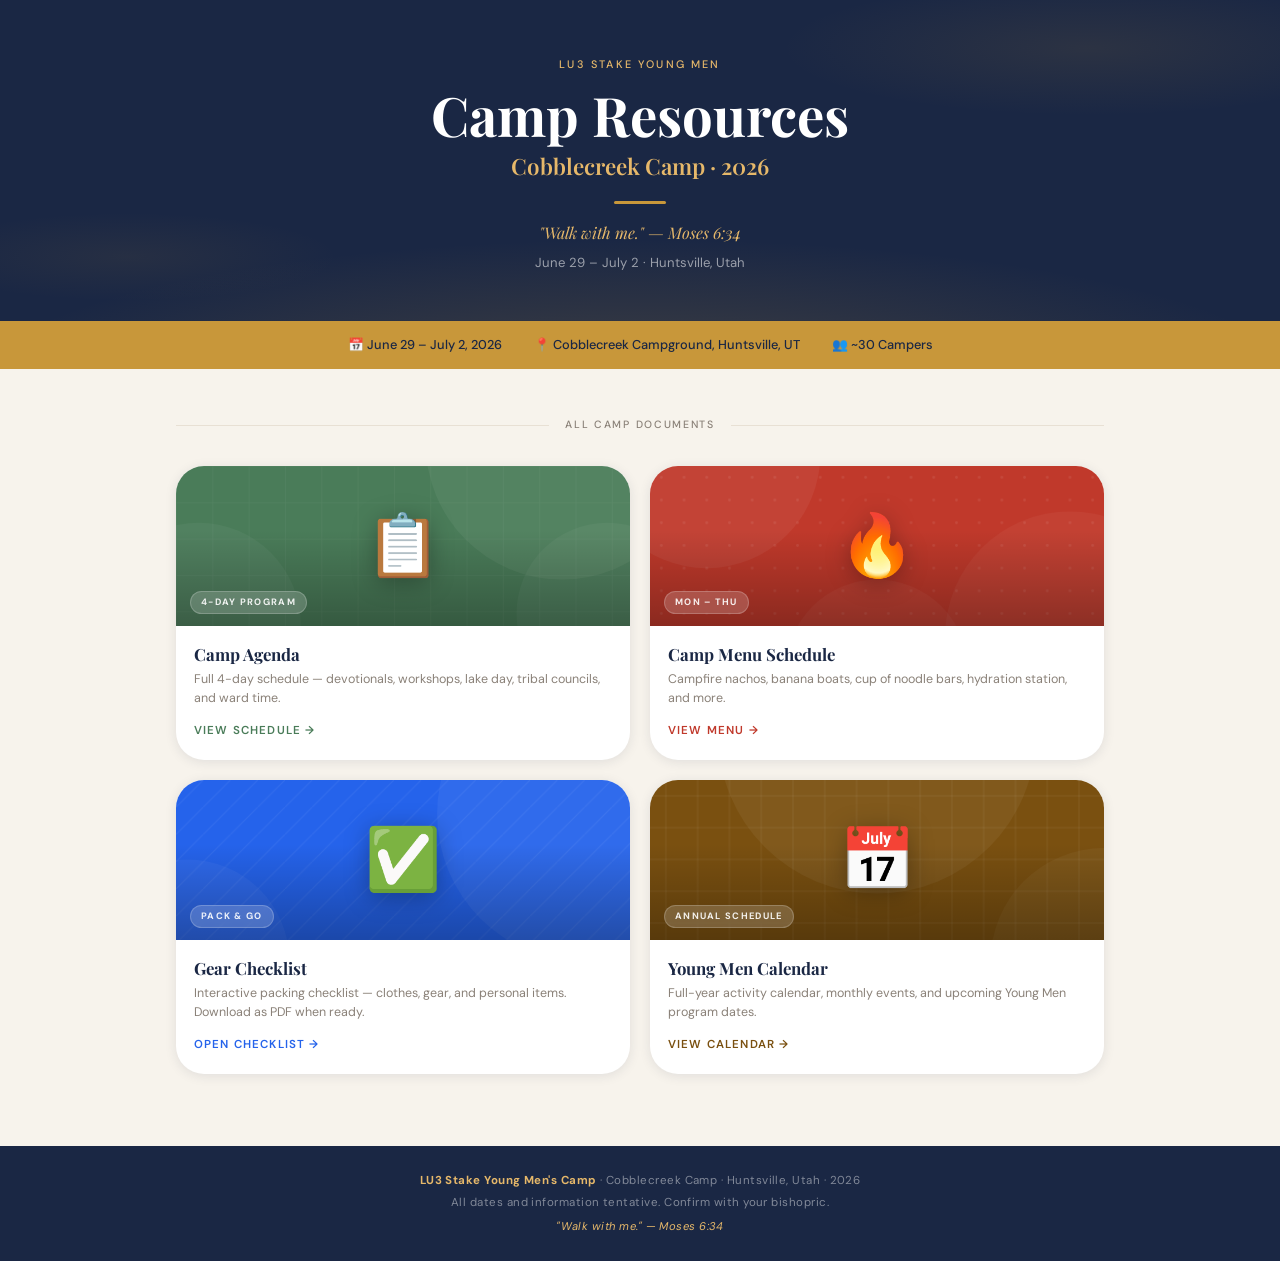
==== index.html @ f8e04a38 "Update index.html" ====
<!DOCTYPE html>
<html lang="en">
<head>
  <meta charset="UTF-8" />
  <meta name="viewport" content="width=device-width, initial-scale=1.0" />
  <title>LU3 Stake Young Men Camp 2026</title>
  <link rel="preconnect" href="https://fonts.googleapis.com" />
  <link rel="preconnect" href="https://fonts.gstatic.com" crossorigin />
  <link href="https://fonts.googleapis.com/css2?family=Playfair+Display:wght@400;600;700&family=DM+Sans:wght@300;400;500&display=swap" rel="stylesheet" />
  <style>
    :root {
      --navy:      #1a2744;
      --navy-mid:  #243257;
      --gold:      #c8973a;
      --gold-lt:   #e6b86a;
      --cream:     #f7f3ec;
      --stone:     #e8e0d4;
      --muted:     #8a8178;
      --white:     #ffffff;
      --radius-sm: 6px;
      --radius-md: 12px;
      --radius-lg: 20px;
      --radius-xl: 28px;
      --shadow-card: 0 2px 12px rgba(26,39,68,.10);
      --shadow-lift: 0 8px 32px rgba(26,39,68,.18);
      --font-display: 'Playfair Display', Georgia, serif;
      --font-body:    'DM Sans', sans-serif;

      --card-agenda:   #4a7c59;
      --card-snacks:   #c0392b;
      --card-checklist:#2563eb;
      --card-calendar: #7a5010;
    }

    *, *::before, *::after { box-sizing: border-box; margin: 0; padding: 0; }
    html { scroll-behavior: smooth; }
    body {
      font-family: var(--font-body);
      background: var(--cream);
      color: var(--navy);
      min-height: 100vh;
      font-size: 15px;
      line-height: 1.6;
    }

    /* ── HERO ── */
    .hero {
      background: var(--navy);
      color: var(--white);
      padding: 56px var(--spacing-md, 16px) 48px;
      text-align: center;
      position: relative;
      overflow: hidden;
    }
    .hero::before {
      content: '';
      position: absolute;
      inset: 0;
      background:
        radial-gradient(ellipse 80% 70% at 50% 120%, rgba(200,151,58,.22) 0%, transparent 65%),
        radial-gradient(ellipse 40% 35% at 85% 15%, rgba(200,151,58,.10) 0%, transparent 60%),
        radial-gradient(ellipse 30% 25% at 10% 80%, rgba(200,151,58,.07) 0%, transparent 55%);
      pointer-events: none;
    }
    .hero-eyebrow {
      font-size: .68rem;
      font-weight: 500;
      letter-spacing: .2em;
      text-transform: uppercase;
      color: var(--gold-lt);
      margin-bottom: 12px;
      position: relative;
    }
    .hero h1 {
      font-family: var(--font-display);
      font-size: clamp(2rem, 7vw, 3.4rem);
      font-weight: 700;
      line-height: 1.1;
      position: relative;
      margin-bottom: 4px;
    }
    .hero-year {
      font-family: var(--font-display);
      font-size: clamp(1rem, 3vw, 1.4rem);
      color: var(--gold-lt);
      font-weight: 600;
      position: relative;
      margin-bottom: 16px;
    }
    .gold-rule {
      width: 52px;
      height: 3px;
      background: var(--gold);
      border-radius: 2px;
      margin: 16px auto;
      position: relative;
    }
    .hero-motto {
      font-family: var(--font-display);
      font-size: 1rem;
      font-style: italic;
      color: var(--gold-lt);
      position: relative;
    }
    .hero-sub {
      font-size: .82rem;
      color: rgba(255,255,255,.55);
      margin-top: 6px;
      position: relative;
    }

    /* ── INFO STRIP ── */
    .info-strip {
      background: var(--gold);
      color: var(--navy);
      padding: 14px 16px;
    }
    .info-strip-inner {
      max-width: 900px;
      margin: 0 auto;
      display: flex;
      flex-wrap: wrap;
      gap: 6px 32px;
      justify-content: center;
      align-items: center;
    }
    .info-item {
      display: flex;
      align-items: center;
      gap: 7px;
      font-size: .8rem;
      font-weight: 500;
    }

    /* ── MAIN ── */
    .main {
      max-width: 960px;
      margin: 0 auto;
      padding: 48px 16px 72px;
    }

    /* ── SECTION DIVIDER ── */
    .section-divider {
      display: flex;
      align-items: center;
      gap: 16px;
      margin-bottom: 32px;
    }
    .section-divider-line { flex: 1; height: 1px; background: var(--stone); }
    .section-divider-label {
      font-size: .66rem;
      font-weight: 500;
      letter-spacing: .16em;
      text-transform: uppercase;
      color: var(--muted);
    }

    /* ── CARD GRID ── */
    .card-grid {
      display: grid;
      grid-template-columns: repeat(2, 1fr);
      gap: 20px;
    }
    @media (max-width: 520px) {
      .card-grid { grid-template-columns: 1fr; gap: 16px; }
    }

    /* ── CARD ── */
    .card {
      background: var(--white);
      border-radius: var(--radius-xl);
      box-shadow: var(--shadow-card);
      overflow: hidden;
      text-decoration: none;
      color: inherit;
      display: flex;
      flex-direction: column;
      transition: box-shadow .22s, transform .22s;
      position: relative;
    }
    .card:hover {
      box-shadow: var(--shadow-lift);
      transform: translateY(-3px);
    }
    .card:active { transform: translateY(-1px); }

    /* ── CARD THUMBNAIL ── */
    .card-thumb {
      position: relative;
      height: 160px;
      display: flex;
      align-items: center;
      justify-content: center;
      overflow: hidden;
      flex-shrink: 0;
    }
    .card-thumb::after {
      content: '';
      position: absolute;
      inset: 0;
      background: linear-gradient(to bottom, transparent 40%, rgba(0,0,0,.28) 100%);
      pointer-events: none;
    }

    .card-agenda   .card-thumb { background: var(--card-agenda); }
    .card-snacks   .card-thumb { background: var(--card-snacks); }
    .card-checklist .card-thumb { background: var(--card-checklist); }
    .card-calendar .card-thumb { background: var(--card-calendar); }

    /* Decorative pattern per card */
    .card-thumb-pattern {
      position: absolute;
      inset: 0;
      pointer-events: none;
    }

    /* Thumb emoji */
    .card-thumb-icon {
      font-size: 3.8rem;
      position: relative;
      z-index: 1;
      filter: drop-shadow(0 4px 12px rgba(0,0,0,.3));
      line-height: 1;
      transition: transform .25s;
    }
    .card:hover .card-thumb-icon { transform: scale(1.08); }

    /* Label pill on thumb */
    .card-thumb-label {
      position: absolute;
      bottom: 12px;
      left: 14px;
      z-index: 2;
      font-size: .58rem;
      font-weight: 700;
      text-transform: uppercase;
      letter-spacing: .14em;
      background: rgba(255,255,255,.18);
      color: rgba(255,255,255,.9);
      padding: 3px 10px;
      border-radius: 999px;
      backdrop-filter: blur(6px);
      -webkit-backdrop-filter: blur(6px);
      border: 1px solid rgba(255,255,255,.2);
    }

    /* ── CARD BODY ── */
    .card-body {
      padding: 18px 18px 20px;
      display: flex;
      flex-direction: column;
      flex: 1;
      gap: 6px;
    }
    .card-title {
      font-family: var(--font-display);
      font-size: 1.05rem;
      font-weight: 700;
      line-height: 1.2;
      color: var(--navy);
    }
    .card-desc {
      font-size: .78rem;
      color: var(--muted);
      line-height: 1.5;
      flex: 1;
    }
    .card-cta {
      display: inline-flex;
      align-items: center;
      gap: 5px;
      font-size: .72rem;
      font-weight: 600;
      text-transform: uppercase;
      letter-spacing: .1em;
      margin-top: 8px;
      transition: gap .18s;
    }
    .card-agenda    .card-cta { color: var(--card-agenda); }
    .card-snacks    .card-cta { color: var(--card-snacks); }
    .card-checklist .card-cta { color: var(--card-checklist); }
    .card-calendar  .card-cta { color: var(--card-calendar); }
    .card:hover .card-cta { gap: 8px; }

    /* ── FOOTER ── */
    footer {
      background: var(--navy);
      color: rgba(255,255,255,.45);
      text-align: center;
      padding: 24px 16px;
      font-size: .72rem;
      letter-spacing: .04em;
      line-height: 1.9;
    }
    footer strong { color: var(--gold-lt); }
    footer .motto { color: var(--gold-lt); font-style: italic; display: block; margin-top: 2px; font-size: .7rem; }
  </style>
</head>
<body>

<!-- HERO -->
<header class="hero">
  <p class="hero-eyebrow">LU3 Stake Young Men</p>
  <h1>Camp Resources</h1>
  <p class="hero-year">Cobblecreek Camp · 2026</p>
  <div class="gold-rule"></div>
  <p class="hero-motto">"Walk with me." — Moses 6:34</p>
  <p class="hero-sub">June 29 – July 2 · Huntsville, Utah</p>
</header>

<!-- INFO STRIP -->
<section class="info-strip">
  <div class="info-strip-inner">
    <div class="info-item">📅 June 29 – July 2, 2026</div>
    <div class="info-item">📍 Cobblecreek Campground, Huntsville, UT</div>
    <div class="info-item">👥 ~30 Campers</div>
  </div>
</section>

<!-- MAIN -->
<main class="main">

  <div class="section-divider">
    <span class="section-divider-line"></span>
    <span class="section-divider-label">All Camp Documents</span>
    <span class="section-divider-line"></span>
  </div>

  <div class="card-grid">

    <!-- CAMP AGENDA -->
    <a class="card card-agenda" href="schedule.html">
      <div class="card-thumb">
        <svg class="card-thumb-pattern" viewBox="0 0 400 160" preserveAspectRatio="xMidYMid slice" xmlns="http://www.w3.org/2000/svg">
          <circle cx="340" cy="-20" r="120" fill="rgba(255,255,255,.05)"/>
          <circle cx="380" cy="130" r="80" fill="rgba(255,255,255,.04)"/>
          <circle cx="20" cy="140" r="90" fill="rgba(255,255,255,.04)"/>
          <rect x="0" y="0" width="400" height="160" fill="url(#grid-agenda)"/>
          <defs>
            <pattern id="grid-agenda" x="0" y="0" width="32" height="32" patternUnits="userSpaceOnUse">
              <path d="M32 0L0 0 0 32" fill="none" stroke="rgba(255,255,255,.06)" stroke-width="1"/>
            </pattern>
          </defs>
        </svg>
        <span class="card-thumb-icon">📋</span>
        <span class="card-thumb-label">4-Day Program</span>
      </div>
      <div class="card-body">
        <div class="card-title">Camp Agenda</div>
        <p class="card-desc">Full 4-day schedule — devotionals, workshops, lake day, tribal councils, and ward time.</p>
        <span class="card-cta">View Schedule →</span>
      </div>
    </a>

    <!-- CAMP SNACKS MENU -->
    <a class="card card-snacks" href="food.html">
      <div class="card-thumb">
        <svg class="card-thumb-pattern" viewBox="0 0 400 160" preserveAspectRatio="xMidYMid slice" xmlns="http://www.w3.org/2000/svg">
          <circle cx="50" cy="-10" r="100" fill="rgba(255,255,255,.05)"/>
          <circle cx="370" cy="150" r="110" fill="rgba(255,255,255,.04)"/>
          <circle cx="200" cy="180" r="80" fill="rgba(255,255,255,.04)"/>
          <rect x="0" y="0" width="400" height="160" fill="url(#dots-snacks)"/>
          <defs>
            <pattern id="dots-snacks" x="0" y="0" width="20" height="20" patternUnits="userSpaceOnUse">
              <circle cx="10" cy="10" r="1.2" fill="rgba(255,255,255,.08)"/>
            </pattern>
          </defs>
        </svg>
        <span class="card-thumb-icon">🔥</span>
        <span class="card-thumb-label">Mon – Thu</span>
      </div>
      <div class="card-body">
        <div class="card-title">Camp Menu Schedule</div>
        <p class="card-desc">Campfire nachos, banana boats, cup of noodle bars, hydration station, and more.</p>
        <span class="card-cta">View Menu →</span>
      </div>
    </a>

    <!-- GEAR CHECKLIST -->
    <a class="card card-checklist" href="checklist.html">
      <div class="card-thumb">
        <svg class="card-thumb-pattern" viewBox="0 0 400 160" preserveAspectRatio="xMidYMid slice" xmlns="http://www.w3.org/2000/svg">
          <circle cx="360" cy="30" r="130" fill="rgba(255,255,255,.05)"/>
          <circle cx="10" cy="160" r="90" fill="rgba(255,255,255,.04)"/>
          <rect x="0" y="0" width="400" height="160" fill="url(#diag-checklist)"/>
          <defs>
            <pattern id="diag-checklist" x="0" y="0" width="24" height="24" patternUnits="userSpaceOnUse">
              <line x1="0" y1="24" x2="24" y2="0" stroke="rgba(255,255,255,.06)" stroke-width="1"/>
            </pattern>
          </defs>
        </svg>
        <span class="card-thumb-icon">✅</span>
        <span class="card-thumb-label">Pack &amp; Go</span>
      </div>
      <div class="card-body">
        <div class="card-title">Gear Checklist</div>
        <p class="card-desc">Interactive packing checklist — clothes, gear, and personal items. Download as PDF when ready.</p>
        <span class="card-cta">Open Checklist →</span>
      </div>
    </a>

    <!-- YOUNG MEN CALENDAR -->
    <a class="card card-calendar" href="https://lehi41.com/ym/index.html">
      <div class="card-thumb">
        <svg class="card-thumb-pattern" viewBox="0 0 400 160" preserveAspectRatio="xMidYMid slice" xmlns="http://www.w3.org/2000/svg">
          <circle cx="200" cy="-40" r="140" fill="rgba(255,255,255,.05)"/>
          <circle cx="400" cy="160" r="100" fill="rgba(255,255,255,.04)"/>
          <rect x="0" y="0" width="400" height="160" fill="url(#cross-cal)"/>
          <defs>
            <pattern id="cross-cal" x="0" y="0" width="28" height="28" patternUnits="userSpaceOnUse">
              <line x1="14" y1="0" x2="14" y2="28" stroke="rgba(255,255,255,.06)" stroke-width="1"/>
              <line x1="0" y1="14" x2="28" y2="14" stroke="rgba(255,255,255,.06)" stroke-width="1"/>
            </pattern>
          </defs>
        </svg>
        <span class="card-thumb-icon">📅</span>
        <span class="card-thumb-label">Annual Schedule</span>
      </div>
      <div class="card-body">
        <div class="card-title">Young Men Calendar</div>
        <p class="card-desc">Full-year activity calendar, monthly events, and upcoming Young Men program dates.</p>
        <span class="card-cta">View Calendar →</span>
      </div>
    </a>

  </div>

</main>

<!-- FOOTER -->
<footer>
  <strong>LU3 Stake Young Men's Camp</strong> · Cobblecreek Camp · Huntsville, Utah · 2026<br/>
  All dates and information tentative. Confirm with your bishopric.
  <span class="motto">"Walk with me." — Moses 6:34</span>
</footer>

</body>
</html>
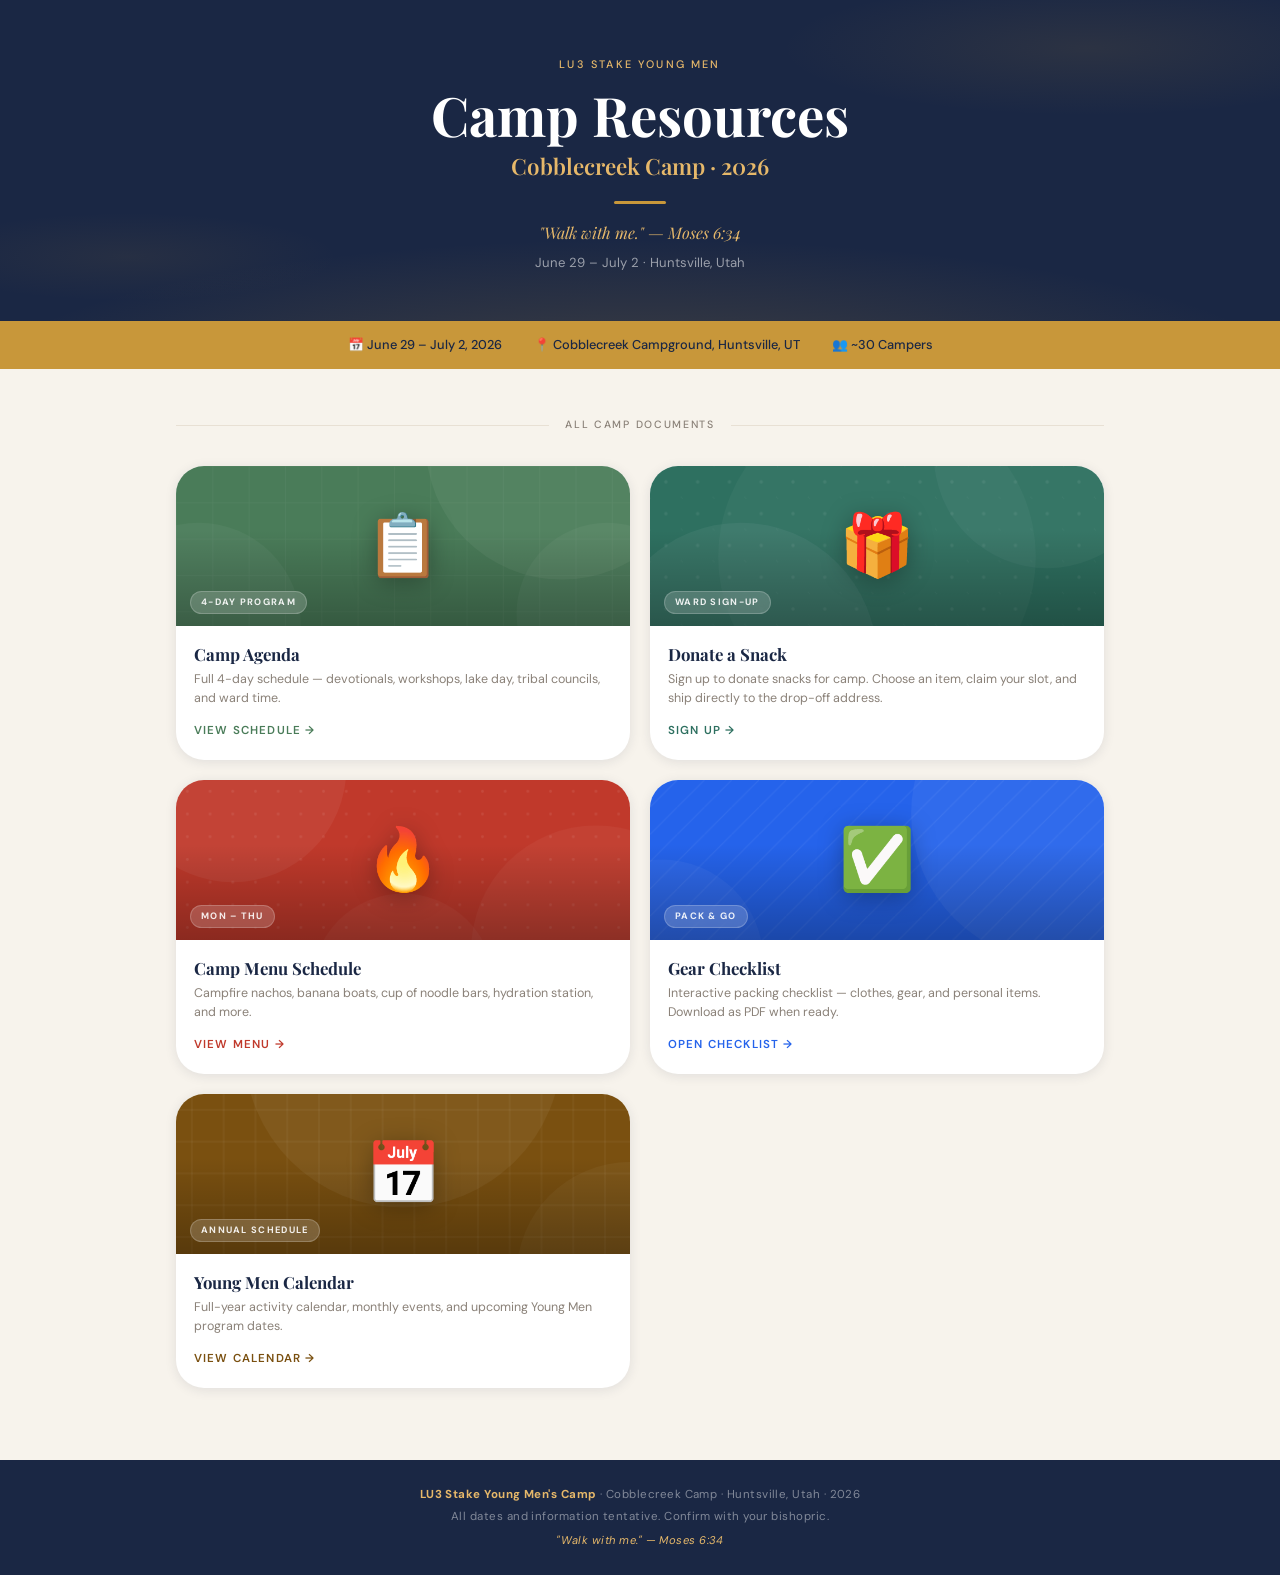
==== commit 4b5d22c7: "Update index.html" ====
--- a/index.html
+++ b/index.html
@@ -30,6 +30,8 @@
       --card-snacks:   #c0392b;
       --card-checklist:#2563eb;
       --card-calendar: #7a5010;
+      --card-donate: #2e7060;
+
     }
 
     *, *::before, *::after { box-sizing: border-box; margin: 0; padding: 0; }
@@ -206,6 +208,9 @@
     .card-snacks   .card-thumb { background: var(--card-snacks); }
     .card-checklist .card-thumb { background: var(--card-checklist); }
     .card-calendar .card-thumb { background: var(--card-calendar); }
+
+    .card-donate  .card-thumb { background: var(--card-donate); }
+.card-donate  .card-cta   { color: var(--card-donate); }
 
     /* Decorative pattern per card */
     .card-thumb-pattern {
@@ -352,6 +357,32 @@
       </div>
     </a>
 
+    <!-- DONATE A SNACK -->
+<a class="card card-donate" href="donate.html">
+  <div class="card-thumb">
+    <svg class="card-thumb-pattern" viewBox="0 0 400 160" preserveAspectRatio="xMidYMid slice" xmlns="http://www.w3.org/2000/svg">
+      <circle cx="80" cy="170" r="120" fill="rgba(255,255,255,.05)"/>
+      <circle cx="350" cy="-10" r="100" fill="rgba(255,255,255,.04)"/>
+      <circle cx="200" cy="80" r="140" fill="rgba(255,255,255,.03)"/>
+      <rect x="0" y="0" width="400" height="160" fill="url(#hearts-donate)"/>
+      <defs>
+        <pattern id="hearts-donate" x="0" y="0" width="28" height="28" patternUnits="userSpaceOnUse">
+          <circle cx="14" cy="14" r="1.5" fill="rgba(255,255,255,.07)"/>
+          <circle cx="0"  cy="0"  r="1"   fill="rgba(255,255,255,.04)"/>
+          <circle cx="28" cy="28" r="1"   fill="rgba(255,255,255,.04)"/>
+        </pattern>
+      </defs>
+    </svg>
+    <span class="card-thumb-icon">🎁</span>
+    <span class="card-thumb-label">Ward Sign-Up</span>
+  </div>
+  <div class="card-body">
+    <div class="card-title">Donate a Snack</div>
+    <p class="card-desc">Sign up to donate snacks for camp. Choose an item, claim your slot, and ship directly to the drop-off address.</p>
+    <span class="card-cta">Sign Up →</span>
+  </div>
+</a>
+
     <!-- CAMP SNACKS MENU -->
     <a class="card card-snacks" href="food.html">
       <div class="card-thumb">
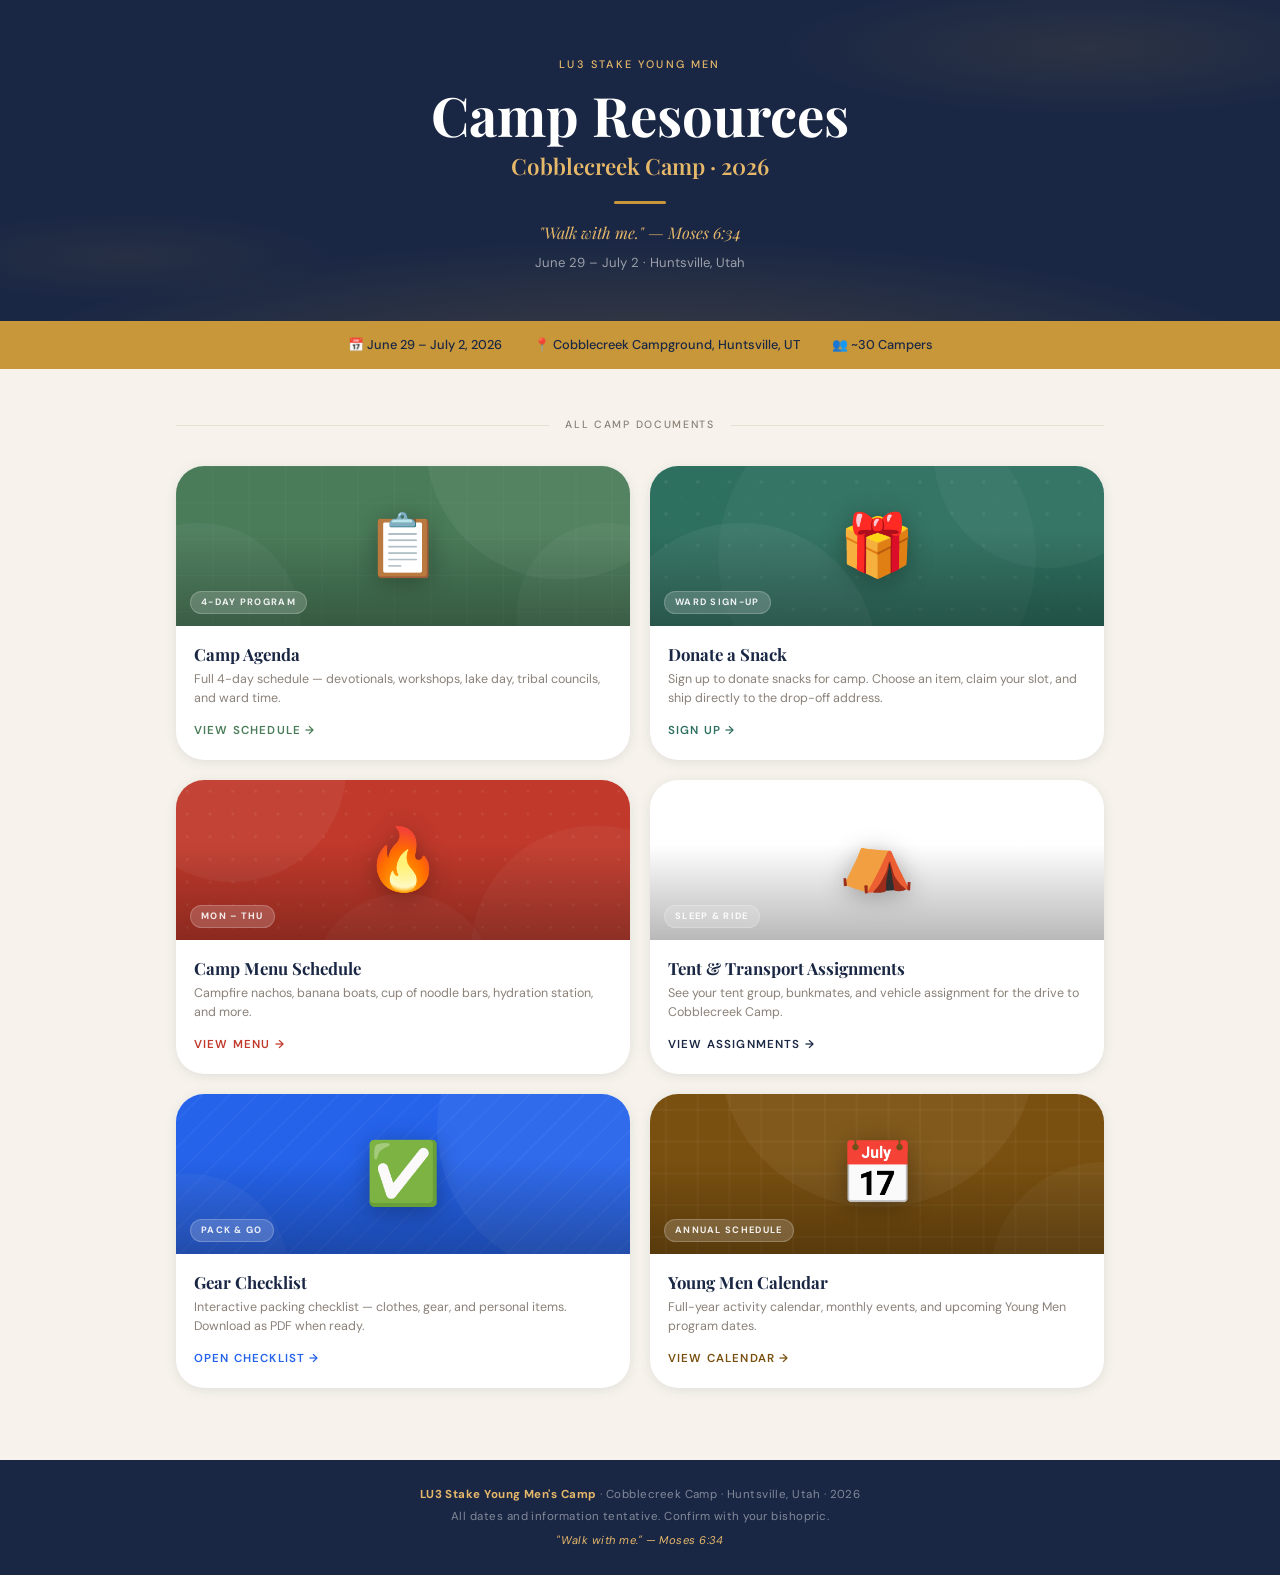
==== commit 9650aa1f: "Update index.html" ====
--- a/index.html
+++ b/index.html
@@ -31,6 +31,7 @@
       --card-checklist:#2563eb;
       --card-calendar: #7a5010;
       --card-donate: #2e7060;
+      --card-tent: #5b6e3f;
 
     }
 
@@ -286,6 +287,7 @@
     .card-checklist .card-cta { color: var(--card-checklist); }
     .card-calendar  .card-cta { color: var(--card-calendar); }
     .card:hover .card-cta { gap: 8px; }
+    
 
     /* ── FOOTER ── */
     footer {
@@ -358,7 +360,7 @@
     </a>
 
     <!-- DONATE A SNACK -->
-<a class="card card-donate" href="donate.html">
+<a class="card card-donate" href="snacksignup.html">
   <div class="card-thumb">
     <svg class="card-thumb-pattern" viewBox="0 0 400 160" preserveAspectRatio="xMidYMid slice" xmlns="http://www.w3.org/2000/svg">
       <circle cx="80" cy="170" r="120" fill="rgba(255,255,255,.05)"/>
@@ -407,6 +409,30 @@
       </div>
     </a>
 
+    <!-- TENT & TRANSPORT ASSIGNMENTS -->
+<a class="card card-tent" href="assignments.html">
+  <div class="card-thumb">
+    <svg class="card-thumb-pattern" viewBox="0 0 400 160" preserveAspectRatio="xMidYMid slice" xmlns="http://www.w3.org/2000/svg">
+      <circle cx="360" cy="30" r="130" fill="rgba(255,255,255,.05)"/>
+      <circle cx="10" cy="160" r="90" fill="rgba(255,255,255,.04)"/>
+      <circle cx="200" cy="200" r="100" fill="rgba(255,255,255,.03)"/>
+      <rect x="0" y="0" width="400" height="160" fill="url(#tent-pattern)"/>
+      <defs>
+        <pattern id="tent-pattern" x="0" y="0" width="30" height="30" patternUnits="userSpaceOnUse">
+          <path d="M15 0 L30 30 L0 30 Z" fill="none" stroke="rgba(255,255,255,.06)" stroke-width="1"/>
+        </pattern>
+      </defs>
+    </svg>
+    <span class="card-thumb-icon">⛺</span>
+    <span class="card-thumb-label">Sleep &amp; Ride</span>
+  </div>
+  <div class="card-body">
+    <div class="card-title">Tent &amp; Transport Assignments</div>
+    <p class="card-desc">See your tent group, bunkmates, and vehicle assignment for the drive to Cobblecreek Camp.</p>
+    <span class="card-cta">View Assignments →</span>
+  </div>
+</a>
+
     <!-- GEAR CHECKLIST -->
     <a class="card card-checklist" href="checklist.html">
       <div class="card-thumb">
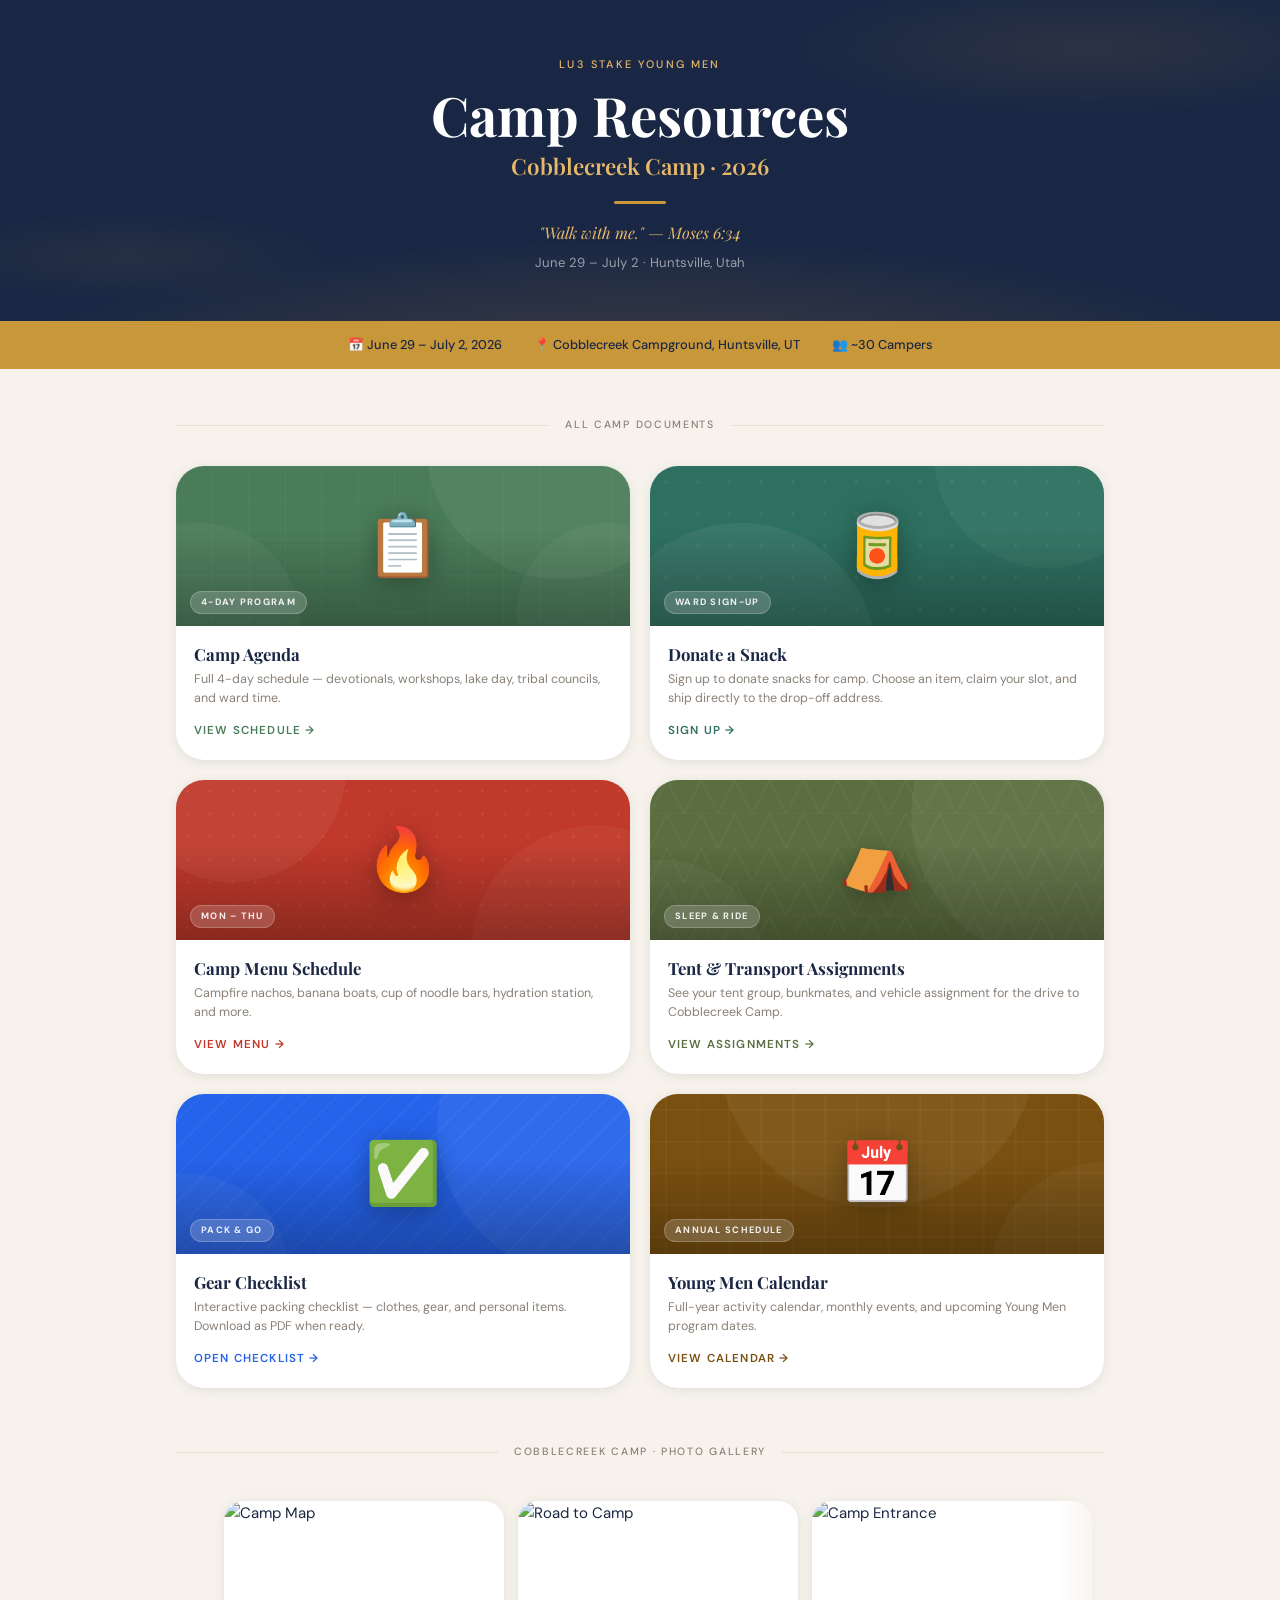
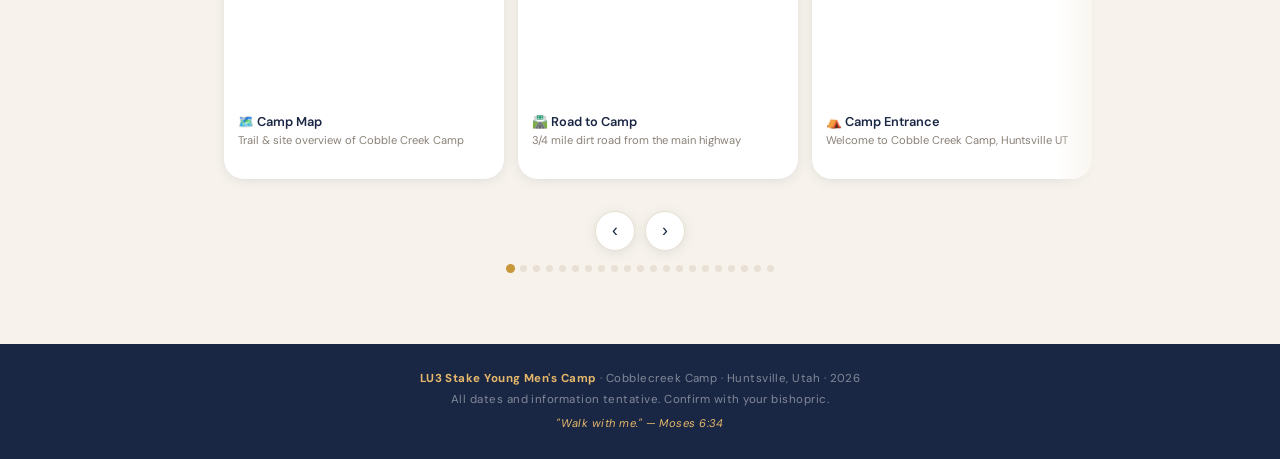
==== commit eb07d026: "Update index.html" ====
--- a/index.html
+++ b/index.html
@@ -25,14 +25,12 @@
       --shadow-lift: 0 8px 32px rgba(26,39,68,.18);
       --font-display: 'Playfair Display', Georgia, serif;
       --font-body:    'DM Sans', sans-serif;
-
       --card-agenda:   #4a7c59;
       --card-snacks:   #c0392b;
       --card-checklist:#2563eb;
       --card-calendar: #7a5010;
-      --card-donate: #2e7060;
-      --card-tent: #5b6e3f;
-
+      --card-donate:   #2e7060;
+      --card-tent:     #5b6e3f;
     }
 
     *, *::before, *::after { box-sizing: border-box; margin: 0; padding: 0; }
@@ -47,258 +45,190 @@
     }
 
     /* ── HERO ── */
-    .hero {
-      background: var(--navy);
-      color: var(--white);
-      padding: 56px var(--spacing-md, 16px) 48px;
-      text-align: center;
-      position: relative;
-      overflow: hidden;
-    }
-    .hero::before {
-      content: '';
-      position: absolute;
-      inset: 0;
-      background:
-        radial-gradient(ellipse 80% 70% at 50% 120%, rgba(200,151,58,.22) 0%, transparent 65%),
-        radial-gradient(ellipse 40% 35% at 85% 15%, rgba(200,151,58,.10) 0%, transparent 60%),
-        radial-gradient(ellipse 30% 25% at 10% 80%, rgba(200,151,58,.07) 0%, transparent 55%);
-      pointer-events: none;
-    }
-    .hero-eyebrow {
-      font-size: .68rem;
-      font-weight: 500;
-      letter-spacing: .2em;
-      text-transform: uppercase;
-      color: var(--gold-lt);
-      margin-bottom: 12px;
-      position: relative;
-    }
-    .hero h1 {
-      font-family: var(--font-display);
-      font-size: clamp(2rem, 7vw, 3.4rem);
-      font-weight: 700;
-      line-height: 1.1;
-      position: relative;
-      margin-bottom: 4px;
-    }
-    .hero-year {
-      font-family: var(--font-display);
-      font-size: clamp(1rem, 3vw, 1.4rem);
-      color: var(--gold-lt);
-      font-weight: 600;
-      position: relative;
-      margin-bottom: 16px;
-    }
-    .gold-rule {
-      width: 52px;
-      height: 3px;
-      background: var(--gold);
-      border-radius: 2px;
-      margin: 16px auto;
-      position: relative;
-    }
-    .hero-motto {
-      font-family: var(--font-display);
-      font-size: 1rem;
-      font-style: italic;
-      color: var(--gold-lt);
-      position: relative;
-    }
-    .hero-sub {
-      font-size: .82rem;
-      color: rgba(255,255,255,.55);
-      margin-top: 6px;
-      position: relative;
-    }
+    .hero { background: var(--navy); color: var(--white); padding: 56px 16px 48px; text-align: center; position: relative; overflow: hidden; }
+    .hero::before { content: ''; position: absolute; inset: 0; background: radial-gradient(ellipse 80% 70% at 50% 120%, rgba(200,151,58,.22) 0%, transparent 65%), radial-gradient(ellipse 40% 35% at 85% 15%, rgba(200,151,58,.10) 0%, transparent 60%), radial-gradient(ellipse 30% 25% at 10% 80%, rgba(200,151,58,.07) 0%, transparent 55%); pointer-events: none; }
+    .hero-eyebrow { font-size: .68rem; font-weight: 500; letter-spacing: .2em; text-transform: uppercase; color: var(--gold-lt); margin-bottom: 12px; position: relative; }
+    .hero h1 { font-family: var(--font-display); font-size: clamp(2rem, 7vw, 3.4rem); font-weight: 700; line-height: 1.1; position: relative; margin-bottom: 4px; }
+    .hero-year { font-family: var(--font-display); font-size: clamp(1rem, 3vw, 1.4rem); color: var(--gold-lt); font-weight: 600; position: relative; margin-bottom: 16px; }
+    .gold-rule { width: 52px; height: 3px; background: var(--gold); border-radius: 2px; margin: 16px auto; position: relative; }
+    .hero-motto { font-family: var(--font-display); font-size: 1rem; font-style: italic; color: var(--gold-lt); position: relative; }
+    .hero-sub { font-size: .82rem; color: rgba(255,255,255,.55); margin-top: 6px; position: relative; }
 
     /* ── INFO STRIP ── */
-    .info-strip {
-      background: var(--gold);
-      color: var(--navy);
-      padding: 14px 16px;
-    }
-    .info-strip-inner {
-      max-width: 900px;
-      margin: 0 auto;
-      display: flex;
-      flex-wrap: wrap;
-      gap: 6px 32px;
-      justify-content: center;
-      align-items: center;
-    }
-    .info-item {
-      display: flex;
-      align-items: center;
-      gap: 7px;
-      font-size: .8rem;
-      font-weight: 500;
-    }
+    .info-strip { background: var(--gold); color: var(--navy); padding: 14px 16px; }
+    .info-strip-inner { max-width: 900px; margin: 0 auto; display: flex; flex-wrap: wrap; gap: 6px 32px; justify-content: center; align-items: center; }
+    .info-item { display: flex; align-items: center; gap: 7px; font-size: .8rem; font-weight: 500; }
 
     /* ── MAIN ── */
-    .main {
-      max-width: 960px;
-      margin: 0 auto;
-      padding: 48px 16px 72px;
-    }
+    .main { max-width: 960px; margin: 0 auto; padding: 48px 16px 72px; }
 
     /* ── SECTION DIVIDER ── */
-    .section-divider {
-      display: flex;
-      align-items: center;
-      gap: 16px;
-      margin-bottom: 32px;
-    }
+    .section-divider { display: flex; align-items: center; gap: 16px; margin-bottom: 32px; }
     .section-divider-line { flex: 1; height: 1px; background: var(--stone); }
-    .section-divider-label {
-      font-size: .66rem;
-      font-weight: 500;
-      letter-spacing: .16em;
-      text-transform: uppercase;
-      color: var(--muted);
-    }
+    .section-divider-label { font-size: .66rem; font-weight: 500; letter-spacing: .16em; text-transform: uppercase; color: var(--muted); }
 
     /* ── CARD GRID ── */
-    .card-grid {
-      display: grid;
-      grid-template-columns: repeat(2, 1fr);
-      gap: 20px;
-    }
-    @media (max-width: 520px) {
-      .card-grid { grid-template-columns: 1fr; gap: 16px; }
-    }
+    .card-grid { display: grid; grid-template-columns: repeat(2, 1fr); gap: 20px; }
+    @media (max-width: 520px) { .card-grid { grid-template-columns: 1fr; gap: 16px; } }
 
     /* ── CARD ── */
-    .card {
-      background: var(--white);
-      border-radius: var(--radius-xl);
-      box-shadow: var(--shadow-card);
-      overflow: hidden;
-      text-decoration: none;
-      color: inherit;
-      display: flex;
-      flex-direction: column;
-      transition: box-shadow .22s, transform .22s;
-      position: relative;
-    }
-    .card:hover {
-      box-shadow: var(--shadow-lift);
-      transform: translateY(-3px);
-    }
+    .card { background: var(--white); border-radius: var(--radius-xl); box-shadow: var(--shadow-card); overflow: hidden; text-decoration: none; color: inherit; display: flex; flex-direction: column; transition: box-shadow .22s, transform .22s; position: relative; }
+    .card:hover { box-shadow: var(--shadow-lift); transform: translateY(-3px); }
     .card:active { transform: translateY(-1px); }
-
-    /* ── CARD THUMBNAIL ── */
-    .card-thumb {
-      position: relative;
-      height: 160px;
-      display: flex;
-      align-items: center;
-      justify-content: center;
-      overflow: hidden;
-      flex-shrink: 0;
-    }
-    .card-thumb::after {
-      content: '';
-      position: absolute;
-      inset: 0;
-      background: linear-gradient(to bottom, transparent 40%, rgba(0,0,0,.28) 100%);
-      pointer-events: none;
-    }
-
-    .card-agenda   .card-thumb { background: var(--card-agenda); }
-    .card-snacks   .card-thumb { background: var(--card-snacks); }
+    .card-thumb { position: relative; height: 160px; display: flex; align-items: center; justify-content: center; overflow: hidden; flex-shrink: 0; }
+    .card-thumb::after { content: ''; position: absolute; inset: 0; background: linear-gradient(to bottom, transparent 40%, rgba(0,0,0,.28) 100%); pointer-events: none; }
+    .card-agenda    .card-thumb { background: var(--card-agenda); }
+    .card-snacks    .card-thumb { background: var(--card-snacks); }
     .card-checklist .card-thumb { background: var(--card-checklist); }
-    .card-calendar .card-thumb { background: var(--card-calendar); }
-
-    .card-donate  .card-thumb { background: var(--card-donate); }
-.card-donate  .card-cta   { color: var(--card-donate); }
-
-    /* Decorative pattern per card */
-    .card-thumb-pattern {
-      position: absolute;
-      inset: 0;
-      pointer-events: none;
-    }
-
-    /* Thumb emoji */
-    .card-thumb-icon {
-      font-size: 3.8rem;
-      position: relative;
-      z-index: 1;
-      filter: drop-shadow(0 4px 12px rgba(0,0,0,.3));
-      line-height: 1;
-      transition: transform .25s;
-    }
+    .card-calendar  .card-thumb { background: var(--card-calendar); }
+    .card-donate    .card-thumb { background: var(--card-donate); }
+    .card-tent      .card-thumb { background: var(--card-tent); }
+    .card-thumb-pattern { position: absolute; inset: 0; pointer-events: none; }
+    .card-thumb-icon { font-size: 3.8rem; position: relative; z-index: 1; filter: drop-shadow(0 4px 12px rgba(0,0,0,.3)); line-height: 1; transition: transform .25s; }
     .card:hover .card-thumb-icon { transform: scale(1.08); }
-
-    /* Label pill on thumb */
-    .card-thumb-label {
-      position: absolute;
-      bottom: 12px;
-      left: 14px;
-      z-index: 2;
-      font-size: .58rem;
-      font-weight: 700;
-      text-transform: uppercase;
-      letter-spacing: .14em;
-      background: rgba(255,255,255,.18);
-      color: rgba(255,255,255,.9);
-      padding: 3px 10px;
-      border-radius: 999px;
-      backdrop-filter: blur(6px);
-      -webkit-backdrop-filter: blur(6px);
-      border: 1px solid rgba(255,255,255,.2);
-    }
-
-    /* ── CARD BODY ── */
-    .card-body {
-      padding: 18px 18px 20px;
-      display: flex;
-      flex-direction: column;
-      flex: 1;
-      gap: 6px;
-    }
-    .card-title {
-      font-family: var(--font-display);
-      font-size: 1.05rem;
-      font-weight: 700;
-      line-height: 1.2;
-      color: var(--navy);
-    }
-    .card-desc {
-      font-size: .78rem;
-      color: var(--muted);
-      line-height: 1.5;
-      flex: 1;
-    }
-    .card-cta {
-      display: inline-flex;
-      align-items: center;
-      gap: 5px;
-      font-size: .72rem;
-      font-weight: 600;
-      text-transform: uppercase;
-      letter-spacing: .1em;
-      margin-top: 8px;
-      transition: gap .18s;
-    }
+    .card-thumb-label { position: absolute; bottom: 12px; left: 14px; z-index: 2; font-size: .58rem; font-weight: 700; text-transform: uppercase; letter-spacing: .14em; background: rgba(255,255,255,.18); color: rgba(255,255,255,.9); padding: 3px 10px; border-radius: 999px; backdrop-filter: blur(6px); -webkit-backdrop-filter: blur(6px); border: 1px solid rgba(255,255,255,.2); }
+    .card-body { padding: 18px 18px 20px; display: flex; flex-direction: column; flex: 1; gap: 6px; }
+    .card-title { font-family: var(--font-display); font-size: 1.05rem; font-weight: 700; line-height: 1.2; color: var(--navy); }
+    .card-desc { font-size: .78rem; color: var(--muted); line-height: 1.5; flex: 1; }
+    .card-cta { display: inline-flex; align-items: center; gap: 5px; font-size: .72rem; font-weight: 600; text-transform: uppercase; letter-spacing: .1em; margin-top: 8px; transition: gap .18s; }
     .card-agenda    .card-cta { color: var(--card-agenda); }
     .card-snacks    .card-cta { color: var(--card-snacks); }
     .card-checklist .card-cta { color: var(--card-checklist); }
     .card-calendar  .card-cta { color: var(--card-calendar); }
+    .card-donate    .card-cta { color: var(--card-donate); }
+    .card-tent      .card-cta { color: var(--card-tent); }
     .card:hover .card-cta { gap: 8px; }
-    
+
+    /* ── SCROLL GALLERY ── */
+    .gallery-section { margin-top: 56px; }
+
+    .gallery-scroll-wrap {
+      position: relative;
+    }
+
+    /* Fade edges */
+    .gallery-scroll-wrap::before,
+    .gallery-scroll-wrap::after {
+      content: '';
+      position: absolute;
+      top: 0;
+      bottom: 0;
+      width: 48px;
+      z-index: 2;
+      pointer-events: none;
+    }
+    .gallery-scroll-wrap::before { left: 0; background: linear-gradient(to right, var(--cream), transparent); }
+    .gallery-scroll-wrap::after  { right: 0; background: linear-gradient(to left, var(--cream), transparent); }
+
+    .gallery-track {
+      display: flex;
+      gap: 14px;
+      overflow-x: auto;
+      scroll-behavior: smooth;
+      -webkit-overflow-scrolling: touch;
+      scrollbar-width: none;
+      padding: 8px 48px 16px;
+      cursor: grab;
+    }
+    .gallery-track:active { cursor: grabbing; }
+    .gallery-track::-webkit-scrollbar { display: none; }
+
+    .gallery-slide {
+      flex-shrink: 0;
+      width: 280px;
+      border-radius: var(--radius-lg);
+      overflow: hidden;
+      box-shadow: var(--shadow-card);
+      background: var(--white);
+      transition: box-shadow .22s, transform .22s;
+      cursor: pointer;
+    }
+    .gallery-slide:hover { box-shadow: var(--shadow-lift); transform: translateY(-3px); }
+
+    .gallery-slide-img {
+      width: 100%;
+      height: 200px;
+      object-fit: cover;
+      display: block;
+      transition: transform .35s ease;
+    }
+    .gallery-slide:hover .gallery-slide-img { transform: scale(1.04); }
+
+    .gallery-slide-body {
+      padding: 12px 14px 14px;
+    }
+    .gallery-slide-caption {
+      font-size: .8rem;
+      font-weight: 600;
+      color: var(--navy);
+      line-height: 1.35;
+    }
+    .gallery-slide-sub {
+      font-size: .7rem;
+      color: var(--muted);
+      margin-top: 3px;
+      line-height: 1.4;
+    }
+
+    /* Nav arrows */
+    .gallery-nav {
+      display: flex;
+      justify-content: center;
+      gap: 10px;
+      margin-top: 16px;
+    }
+    .gallery-arrow {
+      width: 40px;
+      height: 40px;
+      border-radius: 50%;
+      background: var(--white);
+      border: 1.5px solid var(--stone);
+      box-shadow: var(--shadow-card);
+      color: var(--navy);
+      font-size: 1.1rem;
+      cursor: pointer;
+      display: flex;
+      align-items: center;
+      justify-content: center;
+      transition: background .18s, box-shadow .18s, transform .18s;
+      -webkit-tap-highlight-color: transparent;
+    }
+    .gallery-arrow:hover { background: var(--navy); color: var(--white); box-shadow: var(--shadow-lift); transform: scale(1.05); }
+
+    /* Dots */
+    .gallery-dots {
+      display: flex;
+      justify-content: center;
+      gap: 6px;
+      margin-top: 14px;
+    }
+    .gallery-dot {
+      width: 7px;
+      height: 7px;
+      border-radius: 50%;
+      background: var(--stone);
+      transition: background .2s, transform .2s;
+      cursor: pointer;
+    }
+    .gallery-dot.active { background: var(--gold); transform: scale(1.3); }
+
+    /* ── LIGHTBOX ── */
+    .lightbox { display: none; position: fixed; inset: 0; background: rgba(10,16,32,.93); z-index: 1000; align-items: center; justify-content: center; padding: 20px; backdrop-filter: blur(10px); -webkit-backdrop-filter: blur(10px); }
+    .lightbox.open { display: flex; }
+    .lightbox-inner { position: relative; max-width: 900px; width: 100%; display: flex; flex-direction: column; align-items: center; gap: 14px; }
+    .lightbox img { width: 100%; max-height: 78vh; object-fit: contain; border-radius: var(--radius-lg); box-shadow: 0 24px 64px rgba(0,0,0,.5); }
+    .lightbox-caption { font-size: .85rem; color: rgba(255,255,255,.75); text-align: center; font-style: italic; }
+    .lightbox-close { position: absolute; top: -14px; right: -14px; width: 36px; height: 36px; border-radius: 50%; background: var(--gold); color: var(--navy); border: none; font-size: 1rem; font-weight: 700; cursor: pointer; display: flex; align-items: center; justify-content: center; box-shadow: 0 4px 16px rgba(0,0,0,.3); z-index: 1; transition: background .15s; }
+    .lightbox-close:hover { background: var(--gold-lt); }
+    .lightbox-nav { position: absolute; top: 50%; transform: translateY(-50%); width: 44px; height: 44px; border-radius: 50%; background: rgba(255,255,255,.15); border: 1px solid rgba(255,255,255,.25); color: var(--white); font-size: 1.3rem; cursor: pointer; display: flex; align-items: center; justify-content: center; transition: background .15s; backdrop-filter: blur(4px); }
+    .lightbox-nav:hover { background: rgba(255,255,255,.28); }
+    .lightbox-prev { left: -56px; }
+    .lightbox-next { right: -56px; }
+    @media (max-width: 680px) { .lightbox-prev { left: 4px; } .lightbox-next { right: 4px; } }
+    .lightbox-counter { font-size: .72rem; color: rgba(255,255,255,.45); letter-spacing: .1em; }
 
     /* ── FOOTER ── */
-    footer {
-      background: var(--navy);
-      color: rgba(255,255,255,.45);
-      text-align: center;
-      padding: 24px 16px;
-      font-size: .72rem;
-      letter-spacing: .04em;
-      line-height: 1.9;
-    }
+    footer { background: var(--navy); color: rgba(255,255,255,.45); text-align: center; padding: 24px 16px; font-size: .72rem; letter-spacing: .04em; line-height: 1.9; }
     footer strong { color: var(--gold-lt); }
     footer .motto { color: var(--gold-lt); font-style: italic; display: block; margin-top: 2px; font-size: .7rem; }
   </style>
@@ -335,19 +265,12 @@
 
   <div class="card-grid">
 
-    <!-- CAMP AGENDA -->
     <a class="card card-agenda" href="schedule.html">
       <div class="card-thumb">
         <svg class="card-thumb-pattern" viewBox="0 0 400 160" preserveAspectRatio="xMidYMid slice" xmlns="http://www.w3.org/2000/svg">
-          <circle cx="340" cy="-20" r="120" fill="rgba(255,255,255,.05)"/>
-          <circle cx="380" cy="130" r="80" fill="rgba(255,255,255,.04)"/>
-          <circle cx="20" cy="140" r="90" fill="rgba(255,255,255,.04)"/>
+          <circle cx="340" cy="-20" r="120" fill="rgba(255,255,255,.05)"/><circle cx="380" cy="130" r="80" fill="rgba(255,255,255,.04)"/><circle cx="20" cy="140" r="90" fill="rgba(255,255,255,.04)"/>
           <rect x="0" y="0" width="400" height="160" fill="url(#grid-agenda)"/>
-          <defs>
-            <pattern id="grid-agenda" x="0" y="0" width="32" height="32" patternUnits="userSpaceOnUse">
-              <path d="M32 0L0 0 0 32" fill="none" stroke="rgba(255,255,255,.06)" stroke-width="1"/>
-            </pattern>
-          </defs>
+          <defs><pattern id="grid-agenda" x="0" y="0" width="32" height="32" patternUnits="userSpaceOnUse"><path d="M32 0L0 0 0 32" fill="none" stroke="rgba(255,255,255,.06)" stroke-width="1"/></pattern></defs>
         </svg>
         <span class="card-thumb-icon">📋</span>
         <span class="card-thumb-label">4-Day Program</span>
@@ -359,45 +282,29 @@
       </div>
     </a>
 
-    <!-- DONATE A SNACK -->
-<a class="card card-donate" href="snacksignup.html">
-  <div class="card-thumb">
-    <svg class="card-thumb-pattern" viewBox="0 0 400 160" preserveAspectRatio="xMidYMid slice" xmlns="http://www.w3.org/2000/svg">
-      <circle cx="80" cy="170" r="120" fill="rgba(255,255,255,.05)"/>
-      <circle cx="350" cy="-10" r="100" fill="rgba(255,255,255,.04)"/>
-      <circle cx="200" cy="80" r="140" fill="rgba(255,255,255,.03)"/>
-      <rect x="0" y="0" width="400" height="160" fill="url(#hearts-donate)"/>
-      <defs>
-        <pattern id="hearts-donate" x="0" y="0" width="28" height="28" patternUnits="userSpaceOnUse">
-          <circle cx="14" cy="14" r="1.5" fill="rgba(255,255,255,.07)"/>
-          <circle cx="0"  cy="0"  r="1"   fill="rgba(255,255,255,.04)"/>
-          <circle cx="28" cy="28" r="1"   fill="rgba(255,255,255,.04)"/>
-        </pattern>
-      </defs>
-    </svg>
-    <span class="card-thumb-icon">🎁</span>
-    <span class="card-thumb-label">Ward Sign-Up</span>
-  </div>
-  <div class="card-body">
-    <div class="card-title">Donate a Snack</div>
-    <p class="card-desc">Sign up to donate snacks for camp. Choose an item, claim your slot, and ship directly to the drop-off address.</p>
-    <span class="card-cta">Sign Up →</span>
-  </div>
-</a>
-
-    <!-- CAMP SNACKS MENU -->
+    <a class="card card-donate" href="snacksignup.html">
+      <div class="card-thumb">
+        <svg class="card-thumb-pattern" viewBox="0 0 400 160" preserveAspectRatio="xMidYMid slice" xmlns="http://www.w3.org/2000/svg">
+          <circle cx="80" cy="170" r="120" fill="rgba(255,255,255,.05)"/><circle cx="350" cy="-10" r="100" fill="rgba(255,255,255,.04)"/>
+          <rect x="0" y="0" width="400" height="160" fill="url(#hearts-donate)"/>
+          <defs><pattern id="hearts-donate" x="0" y="0" width="28" height="28" patternUnits="userSpaceOnUse"><circle cx="14" cy="14" r="1.5" fill="rgba(255,255,255,.07)"/><circle cx="0" cy="0" r="1" fill="rgba(255,255,255,.04)"/><circle cx="28" cy="28" r="1" fill="rgba(255,255,255,.04)"/></pattern></defs>
+        </svg>
+        <span class="card-thumb-icon">🥫</span>
+        <span class="card-thumb-label">Ward Sign-Up</span>
+      </div>
+      <div class="card-body">
+        <div class="card-title">Donate a Snack</div>
+        <p class="card-desc">Sign up to donate snacks for camp. Choose an item, claim your slot, and ship directly to the drop-off address.</p>
+        <span class="card-cta">Sign Up →</span>
+      </div>
+    </a>
+
     <a class="card card-snacks" href="food.html">
       <div class="card-thumb">
         <svg class="card-thumb-pattern" viewBox="0 0 400 160" preserveAspectRatio="xMidYMid slice" xmlns="http://www.w3.org/2000/svg">
-          <circle cx="50" cy="-10" r="100" fill="rgba(255,255,255,.05)"/>
-          <circle cx="370" cy="150" r="110" fill="rgba(255,255,255,.04)"/>
-          <circle cx="200" cy="180" r="80" fill="rgba(255,255,255,.04)"/>
+          <circle cx="50" cy="-10" r="100" fill="rgba(255,255,255,.05)"/><circle cx="370" cy="150" r="110" fill="rgba(255,255,255,.04)"/>
           <rect x="0" y="0" width="400" height="160" fill="url(#dots-snacks)"/>
-          <defs>
-            <pattern id="dots-snacks" x="0" y="0" width="20" height="20" patternUnits="userSpaceOnUse">
-              <circle cx="10" cy="10" r="1.2" fill="rgba(255,255,255,.08)"/>
-            </pattern>
-          </defs>
+          <defs><pattern id="dots-snacks" x="0" y="0" width="20" height="20" patternUnits="userSpaceOnUse"><circle cx="10" cy="10" r="1.2" fill="rgba(255,255,255,.08)"/></pattern></defs>
         </svg>
         <span class="card-thumb-icon">🔥</span>
         <span class="card-thumb-label">Mon – Thu</span>
@@ -409,42 +316,29 @@
       </div>
     </a>
 
-    <!-- TENT & TRANSPORT ASSIGNMENTS -->
-<a class="card card-tent" href="assignments.html">
-  <div class="card-thumb">
-    <svg class="card-thumb-pattern" viewBox="0 0 400 160" preserveAspectRatio="xMidYMid slice" xmlns="http://www.w3.org/2000/svg">
-      <circle cx="360" cy="30" r="130" fill="rgba(255,255,255,.05)"/>
-      <circle cx="10" cy="160" r="90" fill="rgba(255,255,255,.04)"/>
-      <circle cx="200" cy="200" r="100" fill="rgba(255,255,255,.03)"/>
-      <rect x="0" y="0" width="400" height="160" fill="url(#tent-pattern)"/>
-      <defs>
-        <pattern id="tent-pattern" x="0" y="0" width="30" height="30" patternUnits="userSpaceOnUse">
-          <path d="M15 0 L30 30 L0 30 Z" fill="none" stroke="rgba(255,255,255,.06)" stroke-width="1"/>
-        </pattern>
-      </defs>
-    </svg>
-    <span class="card-thumb-icon">⛺</span>
-    <span class="card-thumb-label">Sleep &amp; Ride</span>
-  </div>
-  <div class="card-body">
-    <div class="card-title">Tent &amp; Transport Assignments</div>
-    <p class="card-desc">See your tent group, bunkmates, and vehicle assignment for the drive to Cobblecreek Camp.</p>
-    <span class="card-cta">View Assignments →</span>
-  </div>
-</a>
-
-    <!-- GEAR CHECKLIST -->
+    <a class="card card-tent" href="sleep.html">
+      <div class="card-thumb">
+        <svg class="card-thumb-pattern" viewBox="0 0 400 160" preserveAspectRatio="xMidYMid slice" xmlns="http://www.w3.org/2000/svg">
+          <circle cx="360" cy="30" r="130" fill="rgba(255,255,255,.05)"/><circle cx="10" cy="160" r="90" fill="rgba(255,255,255,.04)"/>
+          <rect x="0" y="0" width="400" height="160" fill="url(#tent-pattern)"/>
+          <defs><pattern id="tent-pattern" x="0" y="0" width="30" height="30" patternUnits="userSpaceOnUse"><path d="M15 0 L30 30 L0 30 Z" fill="none" stroke="rgba(255,255,255,.06)" stroke-width="1"/></pattern></defs>
+        </svg>
+        <span class="card-thumb-icon">⛺</span>
+        <span class="card-thumb-label">Sleep &amp; Ride</span>
+      </div>
+      <div class="card-body">
+        <div class="card-title">Tent &amp; Transport Assignments</div>
+        <p class="card-desc">See your tent group, bunkmates, and vehicle assignment for the drive to Cobblecreek Camp.</p>
+        <span class="card-cta">View Assignments →</span>
+      </div>
+    </a>
+
     <a class="card card-checklist" href="checklist.html">
       <div class="card-thumb">
         <svg class="card-thumb-pattern" viewBox="0 0 400 160" preserveAspectRatio="xMidYMid slice" xmlns="http://www.w3.org/2000/svg">
-          <circle cx="360" cy="30" r="130" fill="rgba(255,255,255,.05)"/>
-          <circle cx="10" cy="160" r="90" fill="rgba(255,255,255,.04)"/>
+          <circle cx="360" cy="30" r="130" fill="rgba(255,255,255,.05)"/><circle cx="10" cy="160" r="90" fill="rgba(255,255,255,.04)"/>
           <rect x="0" y="0" width="400" height="160" fill="url(#diag-checklist)"/>
-          <defs>
-            <pattern id="diag-checklist" x="0" y="0" width="24" height="24" patternUnits="userSpaceOnUse">
-              <line x1="0" y1="24" x2="24" y2="0" stroke="rgba(255,255,255,.06)" stroke-width="1"/>
-            </pattern>
-          </defs>
+          <defs><pattern id="diag-checklist" x="0" y="0" width="24" height="24" patternUnits="userSpaceOnUse"><line x1="0" y1="24" x2="24" y2="0" stroke="rgba(255,255,255,.06)" stroke-width="1"/></pattern></defs>
         </svg>
         <span class="card-thumb-icon">✅</span>
         <span class="card-thumb-label">Pack &amp; Go</span>
@@ -456,19 +350,12 @@
       </div>
     </a>
 
-    <!-- YOUNG MEN CALENDAR -->
     <a class="card card-calendar" href="https://lehi41.com/ym/index.html">
       <div class="card-thumb">
         <svg class="card-thumb-pattern" viewBox="0 0 400 160" preserveAspectRatio="xMidYMid slice" xmlns="http://www.w3.org/2000/svg">
-          <circle cx="200" cy="-40" r="140" fill="rgba(255,255,255,.05)"/>
-          <circle cx="400" cy="160" r="100" fill="rgba(255,255,255,.04)"/>
+          <circle cx="200" cy="-40" r="140" fill="rgba(255,255,255,.05)"/><circle cx="400" cy="160" r="100" fill="rgba(255,255,255,.04)"/>
           <rect x="0" y="0" width="400" height="160" fill="url(#cross-cal)"/>
-          <defs>
-            <pattern id="cross-cal" x="0" y="0" width="28" height="28" patternUnits="userSpaceOnUse">
-              <line x1="14" y1="0" x2="14" y2="28" stroke="rgba(255,255,255,.06)" stroke-width="1"/>
-              <line x1="0" y1="14" x2="28" y2="14" stroke="rgba(255,255,255,.06)" stroke-width="1"/>
-            </pattern>
-          </defs>
+          <defs><pattern id="cross-cal" x="0" y="0" width="28" height="28" patternUnits="userSpaceOnUse"><line x1="14" y1="0" x2="14" y2="28" stroke="rgba(255,255,255,.06)" stroke-width="1"/><line x1="0" y1="14" x2="28" y2="14" stroke="rgba(255,255,255,.06)" stroke-width="1"/></pattern></defs>
         </svg>
         <span class="card-thumb-icon">📅</span>
         <span class="card-thumb-label">Annual Schedule</span>
@@ -482,7 +369,92 @@
 
   </div>
 
+  <!-- ── SCROLL GALLERY ── -->
+  <div class="gallery-section">
+    <div class="section-divider">
+      <span class="section-divider-line"></span>
+      <span class="section-divider-label">Cobblecreek Camp · Photo Gallery</span>
+      <span class="section-divider-line"></span>
+    </div>
+
+    <div class="gallery-scroll-wrap">
+      <div class="gallery-track" id="galleryTrack">
+
+        <div class="gallery-slide" onclick="openLightbox(0)">
+          <img class="gallery-slide-img" src="photo0.png" alt="Camp Map" loading="lazy" />
+          <div class="gallery-slide-body">
+            <div class="gallery-slide-caption">🗺️ Camp Map</div>
+            <div class="gallery-slide-sub">Trail & site overview of Cobble Creek Camp</div>
+          </div>
+        </div>
+
+        <div class="gallery-slide" onclick="openLightbox(1)">
+          <img class="gallery-slide-img" src="photo1.png" alt="Road to Camp" loading="lazy" />
+          <div class="gallery-slide-body">
+            <div class="gallery-slide-caption">🛣️ Road to Camp</div>
+            <div class="gallery-slide-sub">3/4 mile dirt road from the main highway</div>
+          </div>
+        </div>
+
+        <div class="gallery-slide" onclick="openLightbox(2)">
+          <img class="gallery-slide-img" src="photo2.png" alt="Camp Entrance" loading="lazy" />
+          <div class="gallery-slide-body">
+            <div class="gallery-slide-caption">⛺ Camp Entrance</div>
+            <div class="gallery-slide-sub">Welcome to Cobble Creek Camp, Huntsville UT</div>
+          </div>
+        </div>
+
+        <div class="gallery-slide" onclick="openLightbox(3)">
+          <img class="gallery-slide-img" src="photo3.png" alt="Amphitheater" loading="lazy" />
+          <div class="gallery-slide-body">
+            <div class="gallery-slide-caption">🎭 Amphitheater</div>
+            <div class="gallery-slide-sub">Seating for 150+, shade sails & firepit nearby</div>
+          </div>
+        </div>
+
+        <div class="gallery-slide" onclick="openLightbox(4)">
+          <img class="gallery-slide-img" src="photo4.png" alt="Water Spigot" loading="lazy" />
+          <div class="gallery-slide-body">
+            <div class="gallery-slide-caption">💧 Water Spigot</div>
+            <div class="gallery-slide-sub">Each campsite has water & fire extinguishing bucket</div>
+          </div>
+        </div>
+
+        <div class="gallery-slide" onclick="openLightbox(5)">
+          <img class="gallery-slide-img" src="photo5.png" alt="Restroom Facility" loading="lazy" />
+          <div class="gallery-slide-body">
+            <div class="gallery-slide-caption">🚻 Restrooms</div>
+            <div class="gallery-slide-sub">Flush toilets & sinks — upper area facility</div>
+          </div>
+        </div>
+
+      </div>
+    </div>
+
+    <!-- Arrow nav -->
+    <div class="gallery-nav">
+      <button class="gallery-arrow" onclick="scrollGallery(-1)" aria-label="Previous">‹</button>
+      <button class="gallery-arrow" onclick="scrollGallery(1)"  aria-label="Next">›</button>
+    </div>
+
+    <!-- Dots -->
+    <div class="gallery-dots" id="galleryDots"></div>
+
+  </div>
+
 </main>
+
+<!-- ── LIGHTBOX ── -->
+<div class="lightbox" id="lightbox" onclick="closeLightboxOutside(event)">
+  <div class="lightbox-inner">
+    <button class="lightbox-close" onclick="closeLightbox()">✕</button>
+    <button class="lightbox-nav lightbox-prev" onclick="navLightbox(-1)">‹</button>
+    <button class="lightbox-nav lightbox-next" onclick="navLightbox(1)">›</button>
+    <img id="lightbox-img" src="" alt="" />
+    <div class="lightbox-caption" id="lightbox-caption"></div>
+    <div class="lightbox-counter" id="lightbox-counter"></div>
+  </div>
+</div>
 
 <!-- FOOTER -->
 <footer>
@@ -491,5 +463,126 @@
   <span class="motto">"Walk with me." — Moses 6:34</span>
 </footer>
 
+<script>
+  // ── GALLERY DATA ──
+  const PHOTOS = [
+    { src: 'photo0.png', caption: 'Cobble Creek Camp — Trail & Site Map' },
+    { src: 'photo1.png', caption: '3/4 Mile Road to Cobble Creek Camp from main highway' },
+    { src: 'photo2.png', caption: 'Welcome to Cobble Creek Camp — Huntsville, UT' },
+    { src: 'photo3.png', caption: 'Amphitheater — Seating for 150+, shade sails & firepit nearby' },
+    { src: 'photo4.png', caption: 'Each campsite has a Water Spigot & Fire Extinguishing Bucket' },
+    { src: 'photo5.png', caption: 'Restroom with flush toilets & sinks — upper area facility' },
+    { src: 'photo6.png', caption: 'Main Restroom Sinks and Mirrors' },
+    { src: 'photo7.png', caption: 'Handicap Restroom' },
+    { src: 'photo8.png', caption: 'Main Restrooms and Showers' },
+    { src: 'photo9.png', caption: 'Site 17 - Lehi 41 Ward Camp Firepit' },
+    { src: 'photo10.png', caption: 'Volleyball Area by Main Pavilion' },
+    { src: 'photo11.png', caption: 'Tetherball' },
+    { src: 'photo12.png', caption: 'Large Bowery - Main Meals Breakfast, Lunch and Dinners will be provided for most of the days' },
+    { src: 'photo13.png', caption: 'Site 17 - Lehi 41 Long Table (just need 2-3 canopies to cover over area)' },
+    { src: 'photo14.png', caption: 'Grill and Griddle at Main Pavilion not at campsite' },
+    { src: 'photo15.png', caption: 'Flag Poles in the Common Area' },
+    { src: 'photo16.png', caption: 'Large Bowery Pavilion' },
+    { src: 'photo17.png', caption: 'Handicap Restroom' },
+    { src: 'photo18.png', caption: 'Refrigerator' },
+    { src: 'photo19.png', caption: 'Satellite View of Cobble Creek Campgrounds' },
+    { src: 'photo20.png', caption: 'Pineview Reservoir View' },
+  ];
+
+  // ── DOTS ──
+  const track = document.getElementById('galleryTrack');
+  const dotsEl = document.getElementById('galleryDots');
+
+  PHOTOS.forEach((_, i) => {
+    const d = document.createElement('div');
+    d.className = 'gallery-dot' + (i === 0 ? ' active' : '');
+    d.onclick = () => scrollToSlide(i);
+    dotsEl.appendChild(d);
+  });
+
+  function updateDots() {
+    const slides = track.querySelectorAll('.gallery-slide');
+    const trackLeft = track.getBoundingClientRect().left;
+    let closest = 0, minDist = Infinity;
+    slides.forEach((s, i) => {
+      const dist = Math.abs(s.getBoundingClientRect().left - trackLeft);
+      if (dist < minDist) { minDist = dist; closest = i; }
+    });
+    dotsEl.querySelectorAll('.gallery-dot').forEach((d, i) => {
+      d.classList.toggle('active', i === closest);
+    });
+  }
+
+  track.addEventListener('scroll', updateDots, { passive: true });
+
+  function scrollToSlide(index) {
+    const slides = track.querySelectorAll('.gallery-slide');
+    if (slides[index]) {
+      slides[index].scrollIntoView({ behavior: 'smooth', block: 'nearest', inline: 'start' });
+    }
+  }
+
+  function scrollGallery(dir) {
+    const slideWidth = 280 + 14; // width + gap
+    track.scrollBy({ left: dir * slideWidth, behavior: 'smooth' });
+  }
+
+  // ── DRAG TO SCROLL ──
+  let isDown = false, startX, scrollLeft;
+  track.addEventListener('mousedown', e => {
+    isDown = true;
+    track.style.cursor = 'grabbing';
+    startX = e.pageX - track.offsetLeft;
+    scrollLeft = track.scrollLeft;
+  });
+  track.addEventListener('mouseleave', () => { isDown = false; track.style.cursor = 'grab'; });
+  track.addEventListener('mouseup',    () => { isDown = false; track.style.cursor = 'grab'; });
+  track.addEventListener('mousemove',  e => {
+    if (!isDown) return;
+    e.preventDefault();
+    const x = e.pageX - track.offsetLeft;
+    track.scrollLeft = scrollLeft - (x - startX) * 1.4;
+  });
+
+  // ── LIGHTBOX ──
+  let current = 0;
+
+  function openLightbox(index) {
+    current = index;
+    updateLightbox();
+    document.getElementById('lightbox').classList.add('open');
+    document.body.style.overflow = 'hidden';
+  }
+
+  function closeLightbox() {
+    document.getElementById('lightbox').classList.remove('open');
+    document.body.style.overflow = '';
+  }
+
+  function closeLightboxOutside(e) {
+    if (e.target === document.getElementById('lightbox')) closeLightbox();
+  }
+
+  function navLightbox(dir) {
+    current = (current + dir + PHOTOS.length) % PHOTOS.length;
+    updateLightbox();
+  }
+
+  function updateLightbox() {
+    const p = PHOTOS[current];
+    document.getElementById('lightbox-img').src = p.src;
+    document.getElementById('lightbox-img').alt = p.caption;
+    document.getElementById('lightbox-caption').textContent = p.caption;
+    document.getElementById('lightbox-counter').textContent = `${current + 1} / ${PHOTOS.length}`;
+  }
+
+  document.addEventListener('keydown', e => {
+    if (!document.getElementById('lightbox').classList.contains('open')) return;
+    if (e.key === 'ArrowRight') navLightbox(1);
+    if (e.key === 'ArrowLeft')  navLightbox(-1);
+    if (e.key === 'Escape')     closeLightbox();
+  });
+</script>
+
 </body>
 </html>
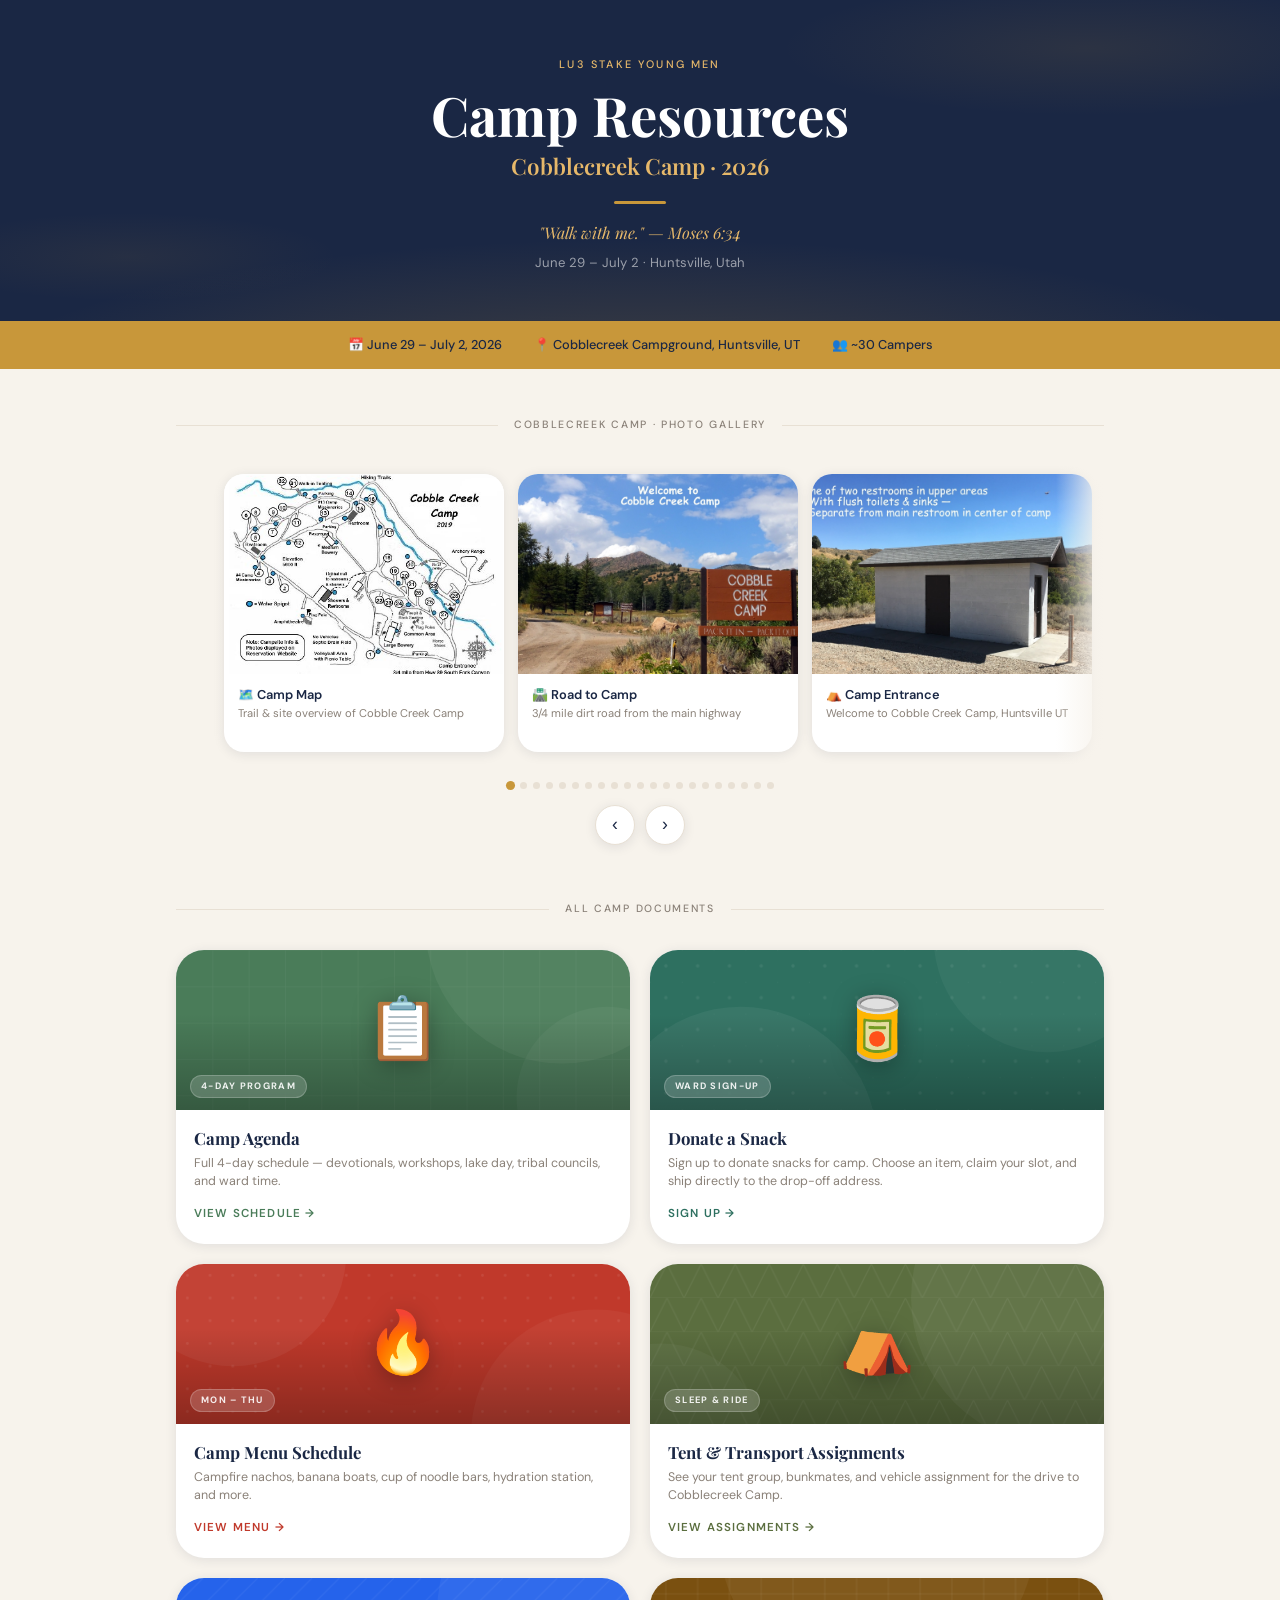
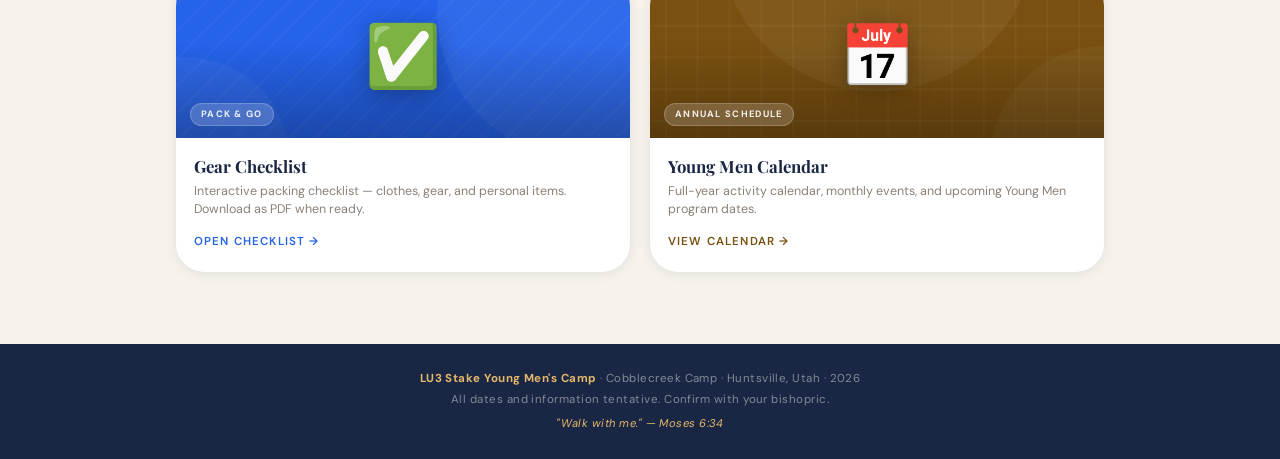
==== commit 44e7d046: "Implement photo gallery with lightbox feature Added a scrollable photo gallery section with lightbox" ====
--- a/index.html
+++ b/index.html
@@ -35,14 +35,7 @@
 
     *, *::before, *::after { box-sizing: border-box; margin: 0; padding: 0; }
     html { scroll-behavior: smooth; }
-    body {
-      font-family: var(--font-body);
-      background: var(--cream);
-      color: var(--navy);
-      min-height: 100vh;
-      font-size: 15px;
-      line-height: 1.6;
-    }
+    body { font-family: var(--font-body); background: var(--cream); color: var(--navy); min-height: 100vh; font-size: 15px; line-height: 1.6; }
 
     /* ── HERO ── */
     .hero { background: var(--navy); color: var(--white); padding: 56px 16px 48px; text-align: center; position: relative; overflow: hidden; }
@@ -66,6 +59,30 @@
     .section-divider { display: flex; align-items: center; gap: 16px; margin-bottom: 32px; }
     .section-divider-line { flex: 1; height: 1px; background: var(--stone); }
     .section-divider-label { font-size: .66rem; font-weight: 500; letter-spacing: .16em; text-transform: uppercase; color: var(--muted); }
+
+    /* ── SCROLL GALLERY ── */
+    .gallery-section { margin-bottom: 56px; }
+    .gallery-scroll-wrap { position: relative; }
+    .gallery-scroll-wrap::before,
+    .gallery-scroll-wrap::after { content: ''; position: absolute; top: 0; bottom: 0; width: 48px; z-index: 2; pointer-events: none; }
+    .gallery-scroll-wrap::before { left: 0; background: linear-gradient(to right, var(--cream), transparent); }
+    .gallery-scroll-wrap::after  { right: 0; background: linear-gradient(to left, var(--cream), transparent); }
+    .gallery-track { display: flex; gap: 14px; overflow-x: auto; scroll-behavior: smooth; -webkit-overflow-scrolling: touch; scrollbar-width: none; padding: 8px 48px 16px; cursor: grab; }
+    .gallery-track:active { cursor: grabbing; }
+    .gallery-track::-webkit-scrollbar { display: none; }
+    .gallery-slide { flex-shrink: 0; width: 280px; border-radius: var(--radius-lg); overflow: hidden; box-shadow: var(--shadow-card); background: var(--white); transition: box-shadow .22s, transform .22s; cursor: pointer; }
+    .gallery-slide:hover { box-shadow: var(--shadow-lift); transform: translateY(-3px); }
+    .gallery-slide-img { width: 100%; height: 200px; object-fit: cover; display: block; transition: transform .35s ease; }
+    .gallery-slide:hover .gallery-slide-img { transform: scale(1.04); }
+    .gallery-slide-body { padding: 12px 14px 14px; }
+    .gallery-slide-caption { font-size: .8rem; font-weight: 600; color: var(--navy); line-height: 1.35; }
+    .gallery-slide-sub { font-size: .7rem; color: var(--muted); margin-top: 3px; line-height: 1.4; }
+    .gallery-dots { display: flex; justify-content: center; gap: 6px; margin-top: 14px; flex-wrap: wrap; }
+    .gallery-dot { width: 7px; height: 7px; border-radius: 50%; background: var(--stone); transition: background .2s, transform .2s; cursor: pointer; }
+    .gallery-dot.active { background: var(--gold); transform: scale(1.3); }
+    .gallery-nav { display: flex; justify-content: center; gap: 10px; margin-top: 16px; }
+    .gallery-arrow { width: 40px; height: 40px; border-radius: 50%; background: var(--white); border: 1.5px solid var(--stone); box-shadow: var(--shadow-card); color: var(--navy); font-size: 1.1rem; cursor: pointer; display: flex; align-items: center; justify-content: center; transition: background .18s, box-shadow .18s, transform .18s; -webkit-tap-highlight-color: transparent; }
+    .gallery-arrow:hover { background: var(--navy); color: var(--white); box-shadow: var(--shadow-lift); transform: scale(1.05); }
 
     /* ── CARD GRID ── */
     .card-grid { display: grid; grid-template-columns: repeat(2, 1fr); gap: 20px; }
@@ -99,119 +116,6 @@
     .card-tent      .card-cta { color: var(--card-tent); }
     .card:hover .card-cta { gap: 8px; }
 
-    /* ── SCROLL GALLERY ── */
-    .gallery-section { margin-top: 56px; }
-
-    .gallery-scroll-wrap {
-      position: relative;
-    }
-
-    /* Fade edges */
-    .gallery-scroll-wrap::before,
-    .gallery-scroll-wrap::after {
-      content: '';
-      position: absolute;
-      top: 0;
-      bottom: 0;
-      width: 48px;
-      z-index: 2;
-      pointer-events: none;
-    }
-    .gallery-scroll-wrap::before { left: 0; background: linear-gradient(to right, var(--cream), transparent); }
-    .gallery-scroll-wrap::after  { right: 0; background: linear-gradient(to left, var(--cream), transparent); }
-
-    .gallery-track {
-      display: flex;
-      gap: 14px;
-      overflow-x: auto;
-      scroll-behavior: smooth;
-      -webkit-overflow-scrolling: touch;
-      scrollbar-width: none;
-      padding: 8px 48px 16px;
-      cursor: grab;
-    }
-    .gallery-track:active { cursor: grabbing; }
-    .gallery-track::-webkit-scrollbar { display: none; }
-
-    .gallery-slide {
-      flex-shrink: 0;
-      width: 280px;
-      border-radius: var(--radius-lg);
-      overflow: hidden;
-      box-shadow: var(--shadow-card);
-      background: var(--white);
-      transition: box-shadow .22s, transform .22s;
-      cursor: pointer;
-    }
-    .gallery-slide:hover { box-shadow: var(--shadow-lift); transform: translateY(-3px); }
-
-    .gallery-slide-img {
-      width: 100%;
-      height: 200px;
-      object-fit: cover;
-      display: block;
-      transition: transform .35s ease;
-    }
-    .gallery-slide:hover .gallery-slide-img { transform: scale(1.04); }
-
-    .gallery-slide-body {
-      padding: 12px 14px 14px;
-    }
-    .gallery-slide-caption {
-      font-size: .8rem;
-      font-weight: 600;
-      color: var(--navy);
-      line-height: 1.35;
-    }
-    .gallery-slide-sub {
-      font-size: .7rem;
-      color: var(--muted);
-      margin-top: 3px;
-      line-height: 1.4;
-    }
-
-    /* Nav arrows */
-    .gallery-nav {
-      display: flex;
-      justify-content: center;
-      gap: 10px;
-      margin-top: 16px;
-    }
-    .gallery-arrow {
-      width: 40px;
-      height: 40px;
-      border-radius: 50%;
-      background: var(--white);
-      border: 1.5px solid var(--stone);
-      box-shadow: var(--shadow-card);
-      color: var(--navy);
-      font-size: 1.1rem;
-      cursor: pointer;
-      display: flex;
-      align-items: center;
-      justify-content: center;
-      transition: background .18s, box-shadow .18s, transform .18s;
-      -webkit-tap-highlight-color: transparent;
-    }
-    .gallery-arrow:hover { background: var(--navy); color: var(--white); box-shadow: var(--shadow-lift); transform: scale(1.05); }
-
-    /* Dots */
-    .gallery-dots {
-      display: flex;
-      justify-content: center;
-      gap: 6px;
-      margin-top: 14px;
-    }
-    .gallery-dot {
-      width: 7px;
-      height: 7px;
-      border-radius: 50%;
-      background: var(--stone);
-      transition: background .2s, transform .2s;
-      cursor: pointer;
-    }
-    .gallery-dot.active { background: var(--gold); transform: scale(1.3); }
-
     /* ── LIGHTBOX ── */
     .lightbox { display: none; position: fixed; inset: 0; background: rgba(10,16,32,.93); z-index: 1000; align-items: center; justify-content: center; padding: 20px; backdrop-filter: blur(10px); -webkit-backdrop-filter: blur(10px); }
     .lightbox.open { display: flex; }
@@ -254,9 +158,200 @@
   </div>
 </section>
 
-<!-- MAIN -->
 <main class="main">
 
+  <!-- ── PHOTO GALLERY ── -->
+  <div class="gallery-section">
+    <div class="section-divider">
+      <span class="section-divider-line"></span>
+      <span class="section-divider-label">Cobblecreek Camp · Photo Gallery</span>
+      <span class="section-divider-line"></span>
+    </div>
+
+    <div class="gallery-scroll-wrap">
+      <div class="gallery-track" id="galleryTrack">
+
+        <div class="gallery-slide" onclick="openLightbox(0)">
+          <img class="gallery-slide-img" src="photo0.png" alt="Camp Map" loading="lazy" />
+          <div class="gallery-slide-body">
+            <div class="gallery-slide-caption">🗺️ Camp Map</div>
+            <div class="gallery-slide-sub">Trail &amp; site overview of Cobble Creek Camp</div>
+          </div>
+        </div>
+
+        <div class="gallery-slide" onclick="openLightbox(1)">
+          <img class="gallery-slide-img" src="photo1.png" alt="Road to Camp" loading="lazy" />
+          <div class="gallery-slide-body">
+            <div class="gallery-slide-caption">🛣️ Road to Camp</div>
+            <div class="gallery-slide-sub">3/4 mile dirt road from the main highway</div>
+          </div>
+        </div>
+
+        <div class="gallery-slide" onclick="openLightbox(2)">
+          <img class="gallery-slide-img" src="photo2.png" alt="Camp Entrance" loading="lazy" />
+          <div class="gallery-slide-body">
+            <div class="gallery-slide-caption">⛺ Camp Entrance</div>
+            <div class="gallery-slide-sub">Welcome to Cobble Creek Camp, Huntsville UT</div>
+          </div>
+        </div>
+
+        <div class="gallery-slide" onclick="openLightbox(3)">
+          <img class="gallery-slide-img" src="photo3.png" alt="Amphitheater" loading="lazy" />
+          <div class="gallery-slide-body">
+            <div class="gallery-slide-caption">🎭 Amphitheater</div>
+            <div class="gallery-slide-sub">Seating for 150+, shade sails &amp; firepit nearby</div>
+          </div>
+        </div>
+
+        <div class="gallery-slide" onclick="openLightbox(4)">
+          <img class="gallery-slide-img" src="photo4.png" alt="Water Spigot" loading="lazy" />
+          <div class="gallery-slide-body">
+            <div class="gallery-slide-caption">💧 Water Spigot</div>
+            <div class="gallery-slide-sub">Each campsite has water &amp; fire extinguishing bucket</div>
+          </div>
+        </div>
+
+        <div class="gallery-slide" onclick="openLightbox(5)">
+          <img class="gallery-slide-img" src="photo5.png" alt="Restroom Facility" loading="lazy" />
+          <div class="gallery-slide-body">
+            <div class="gallery-slide-caption">🚻 Restrooms</div>
+            <div class="gallery-slide-sub">Flush toilets &amp; sinks — upper area facility</div>
+          </div>
+        </div>
+
+        <div class="gallery-slide" onclick="openLightbox(6)">
+          <img class="gallery-slide-img" src="photo6.png" alt="Showers" loading="lazy" />
+          <div class="gallery-slide-body">
+            <div class="gallery-slide-caption">🚿 Showers</div>
+            <div class="gallery-slide-sub">Hot water showers — upper area facility</div>
+          </div>
+        </div>
+
+        <div class="gallery-slide" onclick="openLightbox(7)">
+          <img class="gallery-slide-img" src="photo7.png" alt="Handicap Restroom" loading="lazy" />
+          <div class="gallery-slide-body">
+            <div class="gallery-slide-caption">♿ Handicap Restroom</div>
+            <div class="gallery-slide-sub">Accessible facilities for all campers</div>
+          </div>
+        </div>
+
+        <div class="gallery-slide" onclick="openLightbox(8)">
+          <img class="gallery-slide-img" src="photo8.png" alt="Main Restrooms and Showers" loading="lazy" />
+          <div class="gallery-slide-body">
+            <div class="gallery-slide-caption">🚻 Main Restrooms &amp; Showers</div>
+            <div class="gallery-slide-sub">Central facilities in the main camp area</div>
+          </div>
+        </div>
+
+        <div class="gallery-slide" onclick="openLightbox(9)">
+          <img class="gallery-slide-img" src="photo9.png" alt="Site 17 Firepit" loading="lazy" />
+          <div class="gallery-slide-body">
+            <div class="gallery-slide-caption">🔥 Site 17 — Lehi 41 Firepit</div>
+            <div class="gallery-slide-sub">Cozy campfire experience at our site</div>
+          </div>
+        </div>
+
+        <div class="gallery-slide" onclick="openLightbox(10)">
+          <img class="gallery-slide-img" src="photo10.png" alt="Volleyball" loading="lazy" />
+          <div class="gallery-slide-body">
+            <div class="gallery-slide-caption">🏐 Volleyball Area</div>
+            <div class="gallery-slide-sub">By the main pavilion — great for group games</div>
+          </div>
+        </div>
+
+        <div class="gallery-slide" onclick="openLightbox(11)">
+          <img class="gallery-slide-img" src="photo11.png" alt="Tetherball" loading="lazy" />
+          <div class="gallery-slide-body">
+            <div class="gallery-slide-caption">🏐 Tetherball</div>
+            <div class="gallery-slide-sub">Enjoy a game of tetherball with friends</div>
+          </div>
+        </div>
+
+        <div class="gallery-slide" onclick="openLightbox(12)">
+          <img class="gallery-slide-img" src="photo12.png" alt="Large Bowery" loading="lazy" />
+          <div class="gallery-slide-body">
+            <div class="gallery-slide-caption">🏛️ Large Bowery — Main Meals</div>
+            <div class="gallery-slide-sub">Breakfast, lunch &amp; dinner provided most days</div>
+          </div>
+        </div>
+
+        <div class="gallery-slide" onclick="openLightbox(13)">
+          <img class="gallery-slide-img" src="photo13.png" alt="Site 17 Long Table" loading="lazy" />
+          <div class="gallery-slide-body">
+            <div class="gallery-slide-caption">🪑 Site 17 — Long Table</div>
+            <div class="gallery-slide-sub">Need 2–3 canopies to cover the area</div>
+          </div>
+        </div>
+
+        <div class="gallery-slide" onclick="openLightbox(14)">
+          <img class="gallery-slide-img" src="photo14.png" alt="Grill and Griddle" loading="lazy" />
+          <div class="gallery-slide-body">
+            <div class="gallery-slide-caption">🍳 Grill &amp; Griddle</div>
+            <div class="gallery-slide-sub">At main pavilion — not located at campsite</div>
+          </div>
+        </div>
+
+        <div class="gallery-slide" onclick="openLightbox(15)">
+          <img class="gallery-slide-img" src="photo15.png" alt="Flag Poles" loading="lazy" />
+          <div class="gallery-slide-body">
+            <div class="gallery-slide-caption">🚩 Flag Poles</div>
+            <div class="gallery-slide-sub">Common area — fly your tribal flag</div>
+          </div>
+        </div>
+
+        <div class="gallery-slide" onclick="openLightbox(16)">
+          <img class="gallery-slide-img" src="photo16.png" alt="Large Bowery Pavilion" loading="lazy" />
+          <div class="gallery-slide-body">
+            <div class="gallery-slide-caption">🏛️ Large Bowery Pavilion</div>
+            <div class="gallery-slide-sub">Spacious pavilion for meals and gatherings</div>
+          </div>
+        </div>
+
+        <div class="gallery-slide" onclick="openLightbox(17)">
+          <img class="gallery-slide-img" src="photo17.png" alt="Handicap Restroom 2" loading="lazy" />
+          <div class="gallery-slide-body">
+            <div class="gallery-slide-caption">♿ Accessible Restroom</div>
+            <div class="gallery-slide-sub">Accessible facilities throughout camp</div>
+          </div>
+        </div>
+
+        <div class="gallery-slide" onclick="openLightbox(18)">
+          <img class="gallery-slide-img" src="photo18.png" alt="Refrigerator" loading="lazy" />
+          <div class="gallery-slide-body">
+            <div class="gallery-slide-caption">❄️ Refrigerator</div>
+            <div class="gallery-slide-sub">Keep perishables cool and fresh</div>
+          </div>
+        </div>
+
+        <div class="gallery-slide" onclick="openLightbox(19)">
+          <img class="gallery-slide-img" src="photo19.png" alt="Satellite View" loading="lazy" />
+          <div class="gallery-slide-body">
+            <div class="gallery-slide-caption">🛰️ Satellite View</div>
+            <div class="gallery-slide-sub">Bird's-eye view of the entire campground</div>
+          </div>
+        </div>
+
+        <div class="gallery-slide" onclick="openLightbox(20)">
+          <img class="gallery-slide-img" src="photo20.png" alt="Pineview Reservoir" loading="lazy" />
+          <div class="gallery-slide-body">
+            <div class="gallery-slide-caption">🏞️ Pineview Reservoir</div>
+            <div class="gallery-slide-sub">Scenic beauty just minutes from camp</div>
+          </div>
+        </div>
+
+      </div><!-- end gallery-track -->
+    </div><!-- end gallery-scroll-wrap -->
+
+    <div class="gallery-dots" id="galleryDots"></div>
+
+    <div class="gallery-nav">
+      <button class="gallery-arrow" onclick="scrollGallery(-1)" aria-label="Previous">‹</button>
+      <button class="gallery-arrow" onclick="scrollGallery(1)"  aria-label="Next">›</button>
+    </div>
+
+  </div><!-- end gallery-section -->
+
+  <!-- ── CAMP DOCUMENTS ── -->
   <div class="section-divider">
     <span class="section-divider-line"></span>
     <span class="section-divider-label">All Camp Documents</span>
@@ -268,7 +363,7 @@
     <a class="card card-agenda" href="schedule.html">
       <div class="card-thumb">
         <svg class="card-thumb-pattern" viewBox="0 0 400 160" preserveAspectRatio="xMidYMid slice" xmlns="http://www.w3.org/2000/svg">
-          <circle cx="340" cy="-20" r="120" fill="rgba(255,255,255,.05)"/><circle cx="380" cy="130" r="80" fill="rgba(255,255,255,.04)"/><circle cx="20" cy="140" r="90" fill="rgba(255,255,255,.04)"/>
+          <circle cx="340" cy="-20" r="120" fill="rgba(255,255,255,.05)"/><circle cx="380" cy="130" r="80" fill="rgba(255,255,255,.04)"/>
           <rect x="0" y="0" width="400" height="160" fill="url(#grid-agenda)"/>
           <defs><pattern id="grid-agenda" x="0" y="0" width="32" height="32" patternUnits="userSpaceOnUse"><path d="M32 0L0 0 0 32" fill="none" stroke="rgba(255,255,255,.06)" stroke-width="1"/></pattern></defs>
         </svg>
@@ -287,7 +382,7 @@
         <svg class="card-thumb-pattern" viewBox="0 0 400 160" preserveAspectRatio="xMidYMid slice" xmlns="http://www.w3.org/2000/svg">
           <circle cx="80" cy="170" r="120" fill="rgba(255,255,255,.05)"/><circle cx="350" cy="-10" r="100" fill="rgba(255,255,255,.04)"/>
           <rect x="0" y="0" width="400" height="160" fill="url(#hearts-donate)"/>
-          <defs><pattern id="hearts-donate" x="0" y="0" width="28" height="28" patternUnits="userSpaceOnUse"><circle cx="14" cy="14" r="1.5" fill="rgba(255,255,255,.07)"/><circle cx="0" cy="0" r="1" fill="rgba(255,255,255,.04)"/><circle cx="28" cy="28" r="1" fill="rgba(255,255,255,.04)"/></pattern></defs>
+          <defs><pattern id="hearts-donate" x="0" y="0" width="28" height="28" patternUnits="userSpaceOnUse"><circle cx="14" cy="14" r="1.5" fill="rgba(255,255,255,.07)"/><circle cx="0" cy="0" r="1" fill="rgba(255,255,255,.04)"/></pattern></defs>
         </svg>
         <span class="card-thumb-icon">🥫</span>
         <span class="card-thumb-label">Ward Sign-Up</span>
@@ -367,80 +462,7 @@
       </div>
     </a>
 
-  </div>
-
-  <!-- ── SCROLL GALLERY ── -->
-  <div class="gallery-section">
-    <div class="section-divider">
-      <span class="section-divider-line"></span>
-      <span class="section-divider-label">Cobblecreek Camp · Photo Gallery</span>
-      <span class="section-divider-line"></span>
-    </div>
-
-    <div class="gallery-scroll-wrap">
-      <div class="gallery-track" id="galleryTrack">
-
-        <div class="gallery-slide" onclick="openLightbox(0)">
-          <img class="gallery-slide-img" src="photo0.png" alt="Camp Map" loading="lazy" />
-          <div class="gallery-slide-body">
-            <div class="gallery-slide-caption">🗺️ Camp Map</div>
-            <div class="gallery-slide-sub">Trail & site overview of Cobble Creek Camp</div>
-          </div>
-        </div>
-
-        <div class="gallery-slide" onclick="openLightbox(1)">
-          <img class="gallery-slide-img" src="photo1.png" alt="Road to Camp" loading="lazy" />
-          <div class="gallery-slide-body">
-            <div class="gallery-slide-caption">🛣️ Road to Camp</div>
-            <div class="gallery-slide-sub">3/4 mile dirt road from the main highway</div>
-          </div>
-        </div>
-
-        <div class="gallery-slide" onclick="openLightbox(2)">
-          <img class="gallery-slide-img" src="photo2.png" alt="Camp Entrance" loading="lazy" />
-          <div class="gallery-slide-body">
-            <div class="gallery-slide-caption">⛺ Camp Entrance</div>
-            <div class="gallery-slide-sub">Welcome to Cobble Creek Camp, Huntsville UT</div>
-          </div>
-        </div>
-
-        <div class="gallery-slide" onclick="openLightbox(3)">
-          <img class="gallery-slide-img" src="photo3.png" alt="Amphitheater" loading="lazy" />
-          <div class="gallery-slide-body">
-            <div class="gallery-slide-caption">🎭 Amphitheater</div>
-            <div class="gallery-slide-sub">Seating for 150+, shade sails & firepit nearby</div>
-          </div>
-        </div>
-
-        <div class="gallery-slide" onclick="openLightbox(4)">
-          <img class="gallery-slide-img" src="photo4.png" alt="Water Spigot" loading="lazy" />
-          <div class="gallery-slide-body">
-            <div class="gallery-slide-caption">💧 Water Spigot</div>
-            <div class="gallery-slide-sub">Each campsite has water & fire extinguishing bucket</div>
-          </div>
-        </div>
-
-        <div class="gallery-slide" onclick="openLightbox(5)">
-          <img class="gallery-slide-img" src="photo5.png" alt="Restroom Facility" loading="lazy" />
-          <div class="gallery-slide-body">
-            <div class="gallery-slide-caption">🚻 Restrooms</div>
-            <div class="gallery-slide-sub">Flush toilets & sinks — upper area facility</div>
-          </div>
-        </div>
-
-      </div>
-    </div>
-
-    <!-- Arrow nav -->
-    <div class="gallery-nav">
-      <button class="gallery-arrow" onclick="scrollGallery(-1)" aria-label="Previous">‹</button>
-      <button class="gallery-arrow" onclick="scrollGallery(1)"  aria-label="Next">›</button>
-    </div>
-
-    <!-- Dots -->
-    <div class="gallery-dots" id="galleryDots"></div>
-
-  </div>
+  </div><!-- end card-grid -->
 
 </main>
 
@@ -464,33 +486,32 @@
 </footer>
 
 <script>
-  // ── GALLERY DATA ──
   const PHOTOS = [
-    { src: 'photo0.png', caption: 'Cobble Creek Camp — Trail & Site Map' },
-    { src: 'photo1.png', caption: '3/4 Mile Road to Cobble Creek Camp from main highway' },
-    { src: 'photo2.png', caption: 'Welcome to Cobble Creek Camp — Huntsville, UT' },
-    { src: 'photo3.png', caption: 'Amphitheater — Seating for 150+, shade sails & firepit nearby' },
-    { src: 'photo4.png', caption: 'Each campsite has a Water Spigot & Fire Extinguishing Bucket' },
-    { src: 'photo5.png', caption: 'Restroom with flush toilets & sinks — upper area facility' },
-    { src: 'photo6.png', caption: 'Main Restroom Sinks and Mirrors' },
-    { src: 'photo7.png', caption: 'Handicap Restroom' },
-    { src: 'photo8.png', caption: 'Main Restrooms and Showers' },
-    { src: 'photo9.png', caption: 'Site 17 - Lehi 41 Ward Camp Firepit' },
+    { src: 'photo0.png',  caption: 'Cobble Creek Camp — Trail & Site Map' },
+    { src: 'photo1.png',  caption: '3/4 Mile Road to Cobble Creek Camp from main highway' },
+    { src: 'photo2.png',  caption: 'Welcome to Cobble Creek Camp — Huntsville, UT' },
+    { src: 'photo3.png',  caption: 'Amphitheater — Seating for 150+, shade sails & firepit nearby' },
+    { src: 'photo4.png',  caption: 'Each campsite has a Water Spigot & Fire Extinguishing Bucket' },
+    { src: 'photo5.png',  caption: 'Restroom with flush toilets & sinks — upper area facility' },
+    { src: 'photo6.png',  caption: 'Hot water showers — upper area facility' },
+    { src: 'photo7.png',  caption: 'Handicap Restroom — accessible for all campers' },
+    { src: 'photo8.png',  caption: 'Main Restrooms and Showers — central camp area' },
+    { src: 'photo9.png',  caption: 'Site 17 — Lehi 41 Ward Camp Firepit' },
     { src: 'photo10.png', caption: 'Volleyball Area by Main Pavilion' },
-    { src: 'photo11.png', caption: 'Tetherball' },
-    { src: 'photo12.png', caption: 'Large Bowery - Main Meals Breakfast, Lunch and Dinners will be provided for most of the days' },
-    { src: 'photo13.png', caption: 'Site 17 - Lehi 41 Long Table (just need 2-3 canopies to cover over area)' },
-    { src: 'photo14.png', caption: 'Grill and Griddle at Main Pavilion not at campsite' },
-    { src: 'photo15.png', caption: 'Flag Poles in the Common Area' },
-    { src: 'photo16.png', caption: 'Large Bowery Pavilion' },
-    { src: 'photo17.png', caption: 'Handicap Restroom' },
-    { src: 'photo18.png', caption: 'Refrigerator' },
+    { src: 'photo11.png', caption: 'Tetherball — fun for everyone' },
+    { src: 'photo12.png', caption: 'Large Bowery — Breakfast, Lunch & Dinner provided most days' },
+    { src: 'photo13.png', caption: 'Site 17 — Lehi 41 Long Table (need 2–3 canopies)' },
+    { src: 'photo14.png', caption: 'Grill & Griddle at Main Pavilion — not at campsite' },
+    { src: 'photo15.png', caption: 'Flag Poles in the Common Area — fly your tribal flag' },
+    { src: 'photo16.png', caption: 'Large Bowery Pavilion — spacious for meals and gatherings' },
+    { src: 'photo17.png', caption: 'Accessible Restroom facilities throughout camp' },
+    { src: 'photo18.png', caption: 'Refrigerator — keep perishables cool' },
     { src: 'photo19.png', caption: 'Satellite View of Cobble Creek Campgrounds' },
-    { src: 'photo20.png', caption: 'Pineview Reservoir View' },
+    { src: 'photo20.png', caption: 'Pineview Reservoir — scenic beauty nearby' },
   ];
 
-  // ── DOTS ──
-  const track = document.getElementById('galleryTrack');
+  // ── BUILD DOTS ──
+  const track  = document.getElementById('galleryTrack');
   const dotsEl = document.getElementById('galleryDots');
 
   PHOTOS.forEach((_, i) => {
@@ -515,58 +536,29 @@
 
   track.addEventListener('scroll', updateDots, { passive: true });
 
-  function scrollToSlide(index) {
+  function scrollToSlide(i) {
     const slides = track.querySelectorAll('.gallery-slide');
-    if (slides[index]) {
-      slides[index].scrollIntoView({ behavior: 'smooth', block: 'nearest', inline: 'start' });
-    }
+    if (slides[i]) slides[i].scrollIntoView({ behavior: 'smooth', block: 'nearest', inline: 'start' });
   }
 
   function scrollGallery(dir) {
-    const slideWidth = 280 + 14; // width + gap
-    track.scrollBy({ left: dir * slideWidth, behavior: 'smooth' });
+    track.scrollBy({ left: dir * (280 + 14), behavior: 'smooth' });
   }
 
   // ── DRAG TO SCROLL ──
   let isDown = false, startX, scrollLeft;
-  track.addEventListener('mousedown', e => {
-    isDown = true;
-    track.style.cursor = 'grabbing';
-    startX = e.pageX - track.offsetLeft;
-    scrollLeft = track.scrollLeft;
-  });
+  track.addEventListener('mousedown', e => { isDown = true; track.style.cursor = 'grabbing'; startX = e.pageX - track.offsetLeft; scrollLeft = track.scrollLeft; });
   track.addEventListener('mouseleave', () => { isDown = false; track.style.cursor = 'grab'; });
   track.addEventListener('mouseup',    () => { isDown = false; track.style.cursor = 'grab'; });
-  track.addEventListener('mousemove',  e => {
-    if (!isDown) return;
-    e.preventDefault();
-    const x = e.pageX - track.offsetLeft;
-    track.scrollLeft = scrollLeft - (x - startX) * 1.4;
-  });
+  track.addEventListener('mousemove',  e => { if (!isDown) return; e.preventDefault(); track.scrollLeft = scrollLeft - (e.pageX - track.offsetLeft - startX) * 1.4; });
 
   // ── LIGHTBOX ──
   let current = 0;
 
-  function openLightbox(index) {
-    current = index;
-    updateLightbox();
-    document.getElementById('lightbox').classList.add('open');
-    document.body.style.overflow = 'hidden';
-  }
-
-  function closeLightbox() {
-    document.getElementById('lightbox').classList.remove('open');
-    document.body.style.overflow = '';
-  }
-
-  function closeLightboxOutside(e) {
-    if (e.target === document.getElementById('lightbox')) closeLightbox();
-  }
-
-  function navLightbox(dir) {
-    current = (current + dir + PHOTOS.length) % PHOTOS.length;
-    updateLightbox();
-  }
+  function openLightbox(i) { current = i; updateLightbox(); document.getElementById('lightbox').classList.add('open'); document.body.style.overflow = 'hidden'; }
+  function closeLightbox()  { document.getElementById('lightbox').classList.remove('open'); document.body.style.overflow = ''; }
+  function closeLightboxOutside(e) { if (e.target === document.getElementById('lightbox')) closeLightbox(); }
+  function navLightbox(dir) { current = (current + dir + PHOTOS.length) % PHOTOS.length; updateLightbox(); }
 
   function updateLightbox() {
     const p = PHOTOS[current];
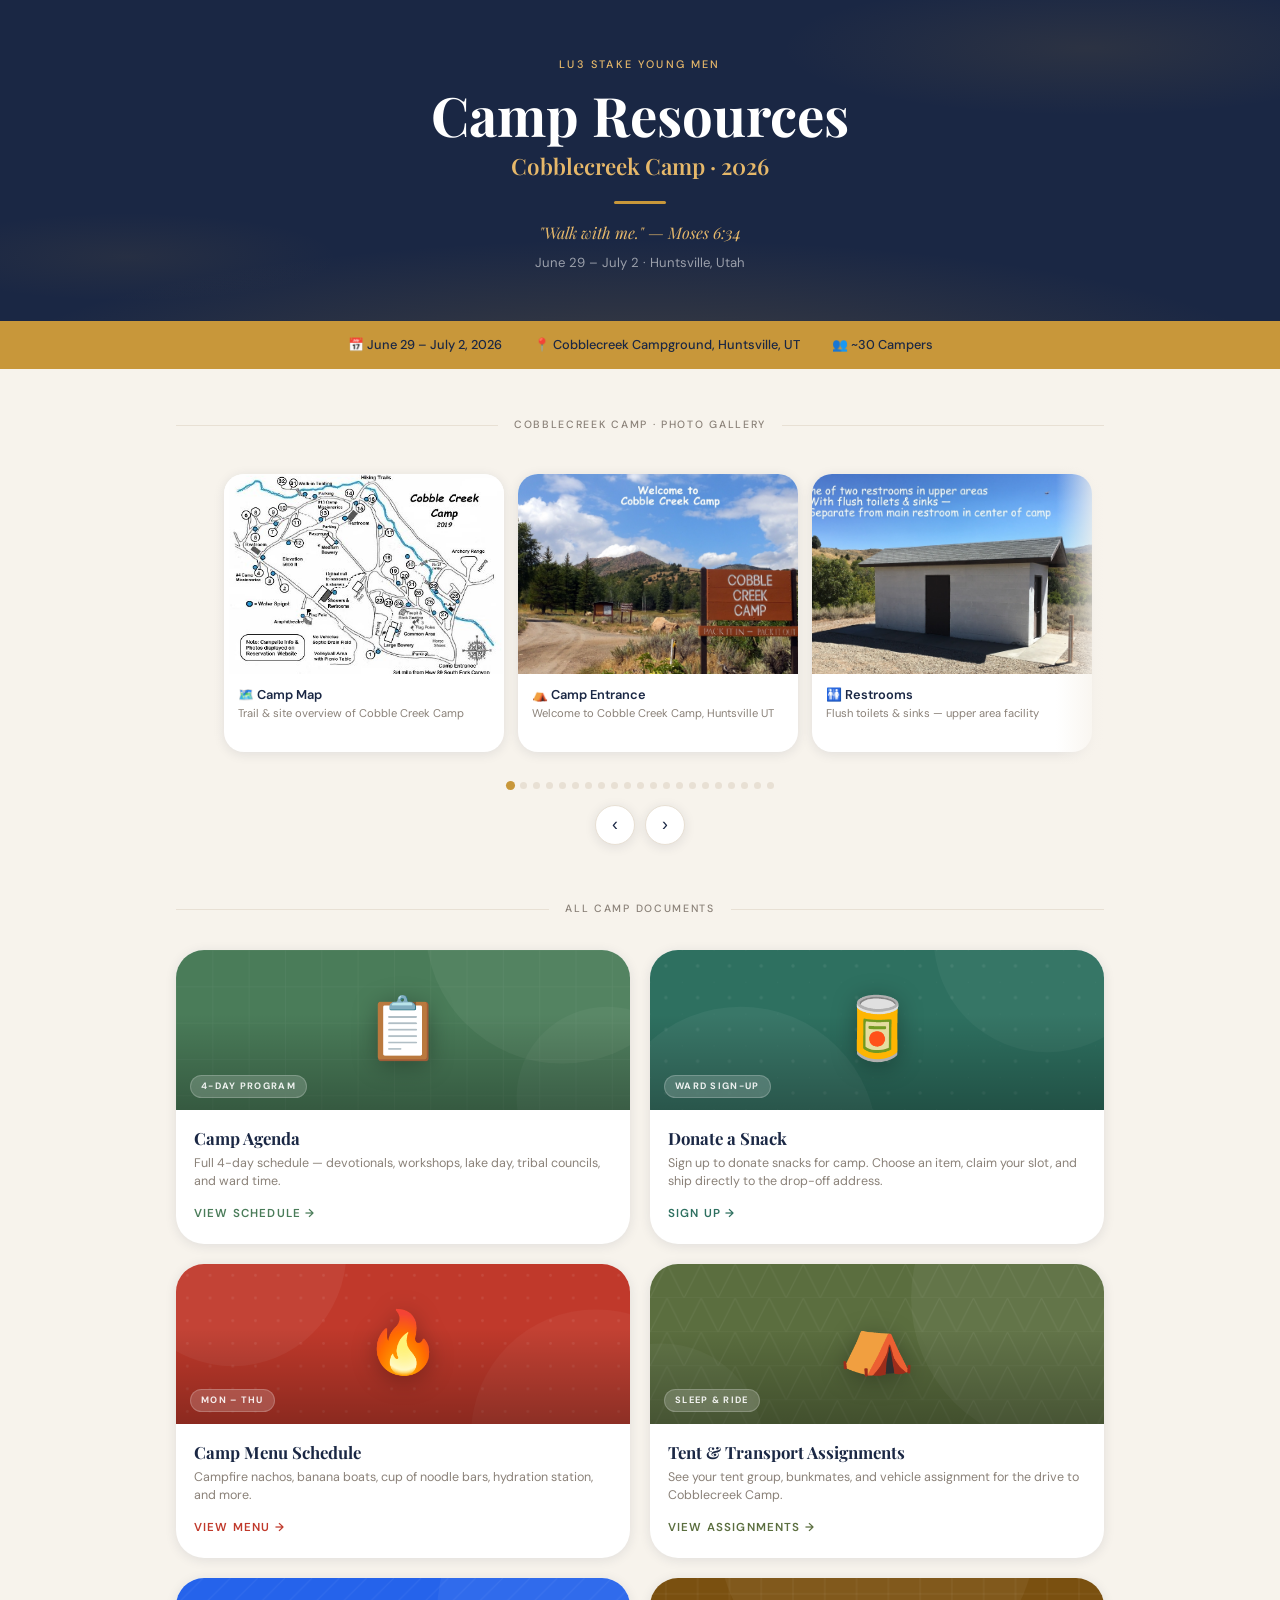
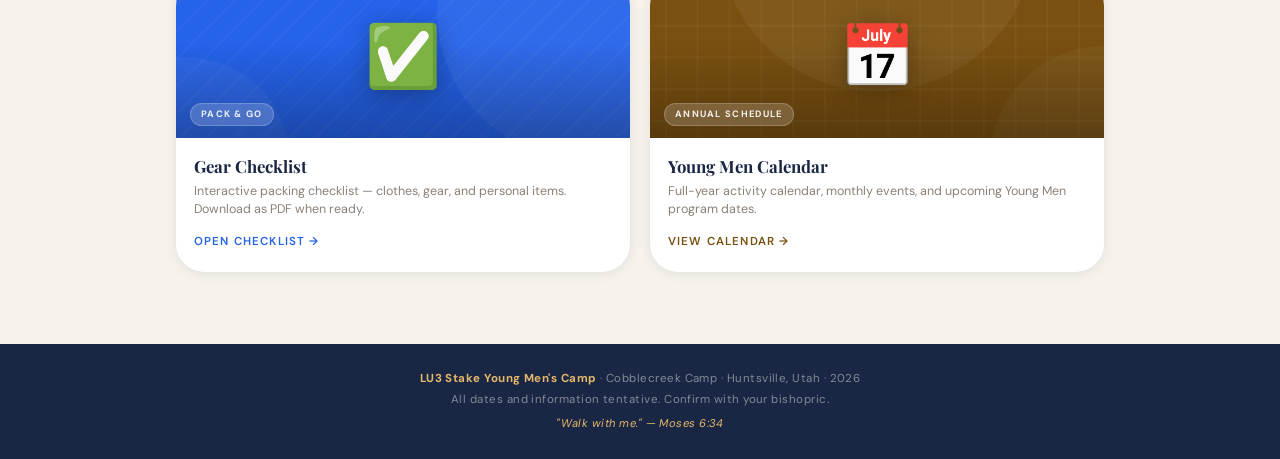
==== commit a1defe7a: "Update gallery image alt texts and captions" ====
--- a/index.html
+++ b/index.html
@@ -180,50 +180,52 @@
         </div>
 
         <div class="gallery-slide" onclick="openLightbox(1)">
-          <img class="gallery-slide-img" src="photo1.png" alt="Road to Camp" loading="lazy" />
-          <div class="gallery-slide-body">
-            <div class="gallery-slide-caption">🛣️ Road to Camp</div>
-            <div class="gallery-slide-sub">3/4 mile dirt road from the main highway</div>
-          </div>
-        </div>
-
-        <div class="gallery-slide" onclick="openLightbox(2)">
-          <img class="gallery-slide-img" src="photo2.png" alt="Camp Entrance" loading="lazy" />
+          <img class="gallery-slide-img" src="photo1.png" alt="Camp Entrance" loading="lazy" />
           <div class="gallery-slide-body">
             <div class="gallery-slide-caption">⛺ Camp Entrance</div>
             <div class="gallery-slide-sub">Welcome to Cobble Creek Camp, Huntsville UT</div>
           </div>
         </div>
 
+        <div class="gallery-slide" onclick="openLightbox(2)">
+          <img class="gallery-slide-img" src="photo2.png" alt="Restrooms Upper Area" loading="lazy" />
+          <div class="gallery-slide-body">
+            
+            <div class="gallery-slide-caption">🚻 Restrooms</div>
+            <div class="gallery-slide-sub">Flush toilets &amp; sinks — upper area facility</div>
+          </div>
+        </div>
+
         <div class="gallery-slide" onclick="openLightbox(3)">
-          <img class="gallery-slide-img" src="photo3.png" alt="Amphitheater" loading="lazy" />
+          <img class="gallery-slide-img" src="photo3.png" alt="Water Spigot" loading="lazy" />
+          <div class="gallery-slide-body">
+            <div class="gallery-slide-caption">💧 Water Spigot</div>
+            <div class="gallery-slide-sub">Each campsite has water &amp; fire extinguishing bucket</div>
+            
+          </div>
+        </div>
+
+        <div class="gallery-slide" onclick="openLightbox(4)">
+          <img class="gallery-slide-img" src="photo4.png" alt="Amphitheater" loading="lazy" />
           <div class="gallery-slide-body">
             <div class="gallery-slide-caption">🎭 Amphitheater</div>
             <div class="gallery-slide-sub">Seating for 150+, shade sails &amp; firepit nearby</div>
           </div>
         </div>
 
-        <div class="gallery-slide" onclick="openLightbox(4)">
-          <img class="gallery-slide-img" src="photo4.png" alt="Water Spigot" loading="lazy" />
-          <div class="gallery-slide-body">
-            <div class="gallery-slide-caption">💧 Water Spigot</div>
-            <div class="gallery-slide-sub">Each campsite has water &amp; fire extinguishing bucket</div>
-          </div>
-        </div>
-
         <div class="gallery-slide" onclick="openLightbox(5)">
-          <img class="gallery-slide-img" src="photo5.png" alt="Restroom Facility" loading="lazy" />
-          <div class="gallery-slide-body">
-            <div class="gallery-slide-caption">🚻 Restrooms</div>
-            <div class="gallery-slide-sub">Flush toilets &amp; sinks — upper area facility</div>
+          <img class="gallery-slide-img" src="photo5.png" alt="Road To Camp" loading="lazy" />
+          <div class="gallery-slide-body">
+            <div class="gallery-slide-caption">🛣️ Road To Camp</div>
+            <div class="gallery-slide-sub">3/4 mile road to Cobble Creek Camp from main highway</div>
           </div>
         </div>
 
         <div class="gallery-slide" onclick="openLightbox(6)">
-          <img class="gallery-slide-img" src="photo6.png" alt="Showers" loading="lazy" />
-          <div class="gallery-slide-body">
-            <div class="gallery-slide-caption">🚿 Showers</div>
-            <div class="gallery-slide-sub">Hot water showers — upper area facility</div>
+          <img class="gallery-slide-img" src="photo6.png" alt="Sinks and Mirrors" loading="lazy" />
+          <div class="gallery-slide-body">
+            <div class="gallery-slide-caption">🚿 Sinks and Mirrors</div>
+            <div class="gallery-slide-sub">Sinks and Mirrors next to Showers — upper area facility</div>
           </div>
         </div>
 
@@ -236,9 +238,9 @@
         </div>
 
         <div class="gallery-slide" onclick="openLightbox(8)">
-          <img class="gallery-slide-img" src="photo8.png" alt="Main Restrooms and Showers" loading="lazy" />
-          <div class="gallery-slide-body">
-            <div class="gallery-slide-caption">🚻 Main Restrooms &amp; Showers</div>
+          <img class="gallery-slide-img" src="photo8.png" alt="Main Restrooms Sinks and Mirrors next to Showers" loading="lazy" />
+          <div class="gallery-slide-body">
+            <div class="gallery-slide-caption">🚻 Main Restrooms Sinks &amp; Mirrors</div>
             <div class="gallery-slide-sub">Central facilities in the main camp area</div>
           </div>
         </div>
@@ -488,11 +490,11 @@
 <script>
   const PHOTOS = [
     { src: 'photo0.png',  caption: 'Cobble Creek Camp — Trail & Site Map' },
-    { src: 'photo1.png',  caption: '3/4 Mile Road to Cobble Creek Camp from main highway' },
-    { src: 'photo2.png',  caption: 'Welcome to Cobble Creek Camp — Huntsville, UT' },
-    { src: 'photo3.png',  caption: 'Amphitheater — Seating for 150+, shade sails & firepit nearby' },
-    { src: 'photo4.png',  caption: 'Each campsite has a Water Spigot & Fire Extinguishing Bucket' },
-    { src: 'photo5.png',  caption: 'Restroom with flush toilets & sinks — upper area facility' },
+    { src: 'photo1.png',  caption: 'Welcome to Cobble Creek Camp — Huntsville, U' },
+    { src: 'photo2.png',  caption: 'Restroom with flush toilets & sinks — upper area facility' },
+    { src: 'photo3.png',  caption: 'Each campsite has a Water Spigot & Fire Extinguishing Bucket' },
+    { src: 'photo4.png',  caption: 'Amphitheater — Seating for 150+, shade sails & firepit nearby' },
+    { src: 'photo5.png',  caption: '3/4 mile road to Cobble Creek Camp from main highway' },
     { src: 'photo6.png',  caption: 'Hot water showers — upper area facility' },
     { src: 'photo7.png',  caption: 'Handicap Restroom — accessible for all campers' },
     { src: 'photo8.png',  caption: 'Main Restrooms and Showers — central camp area' },
